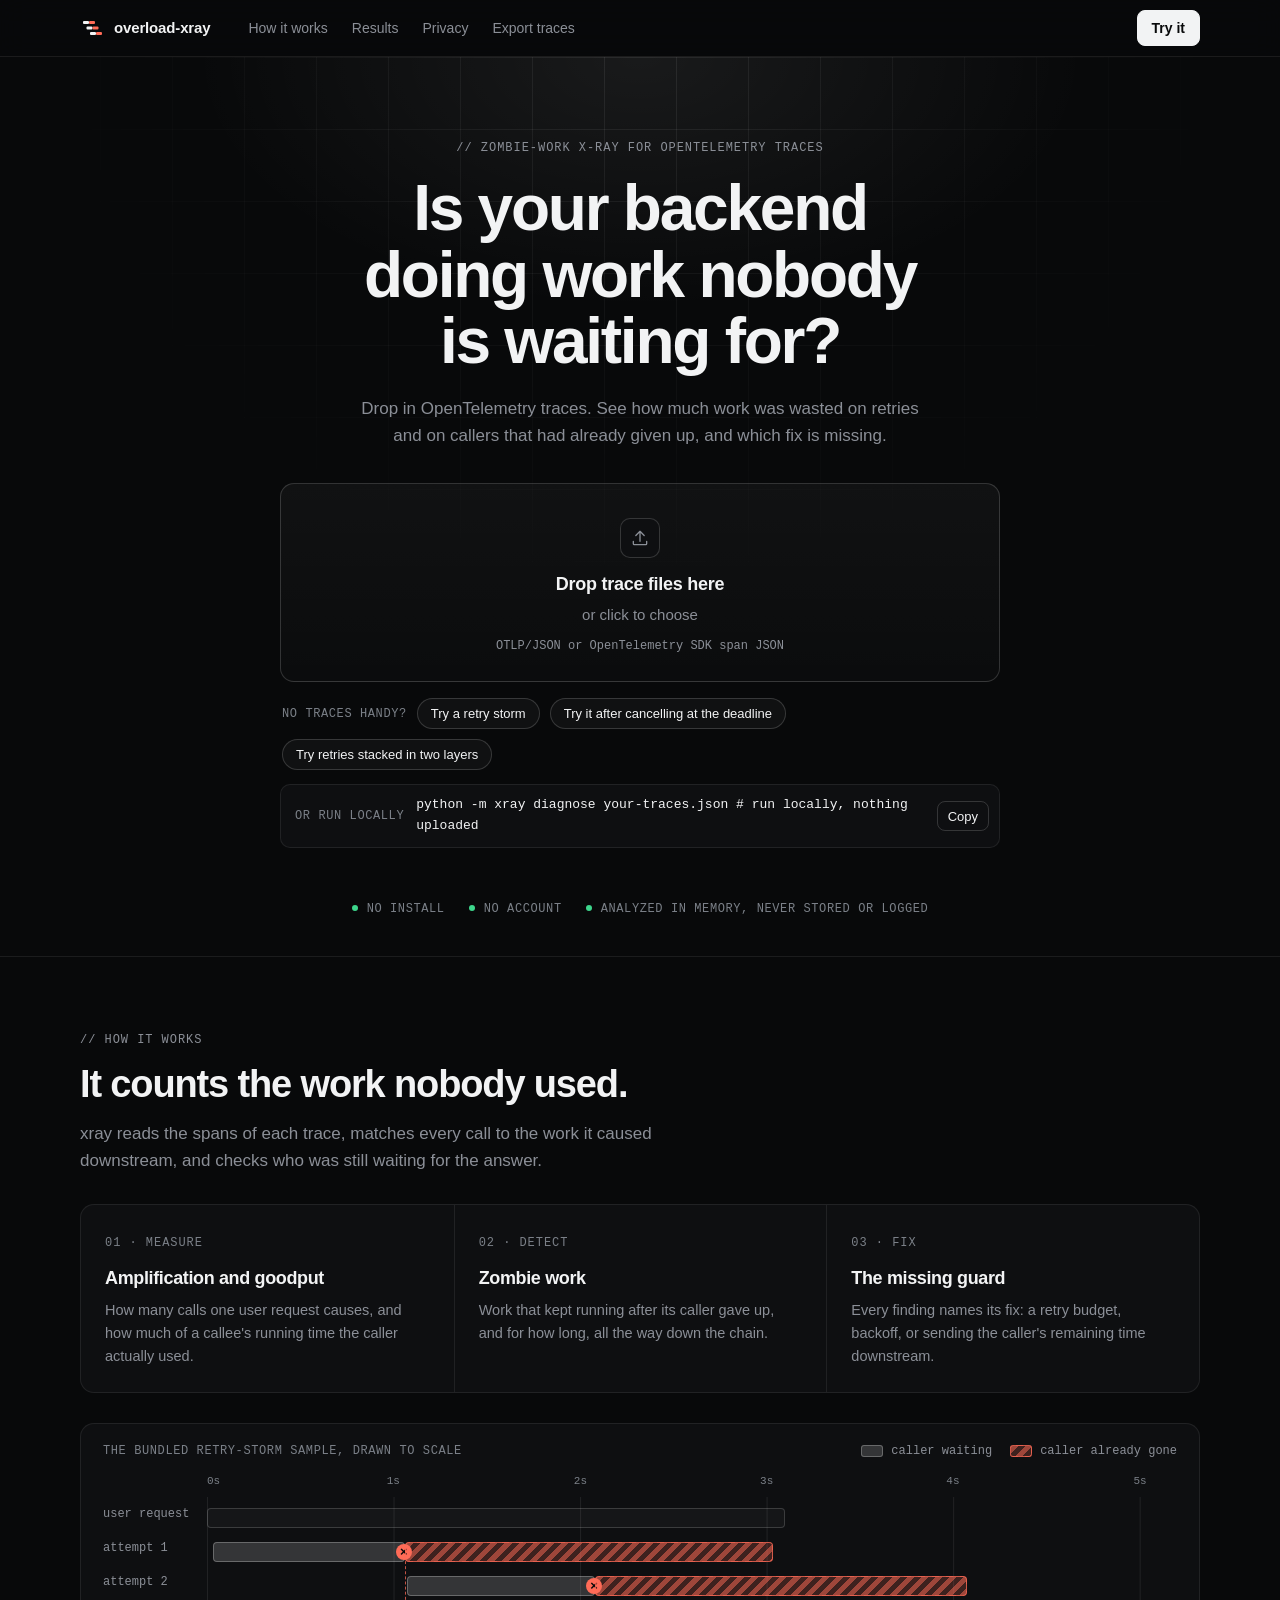
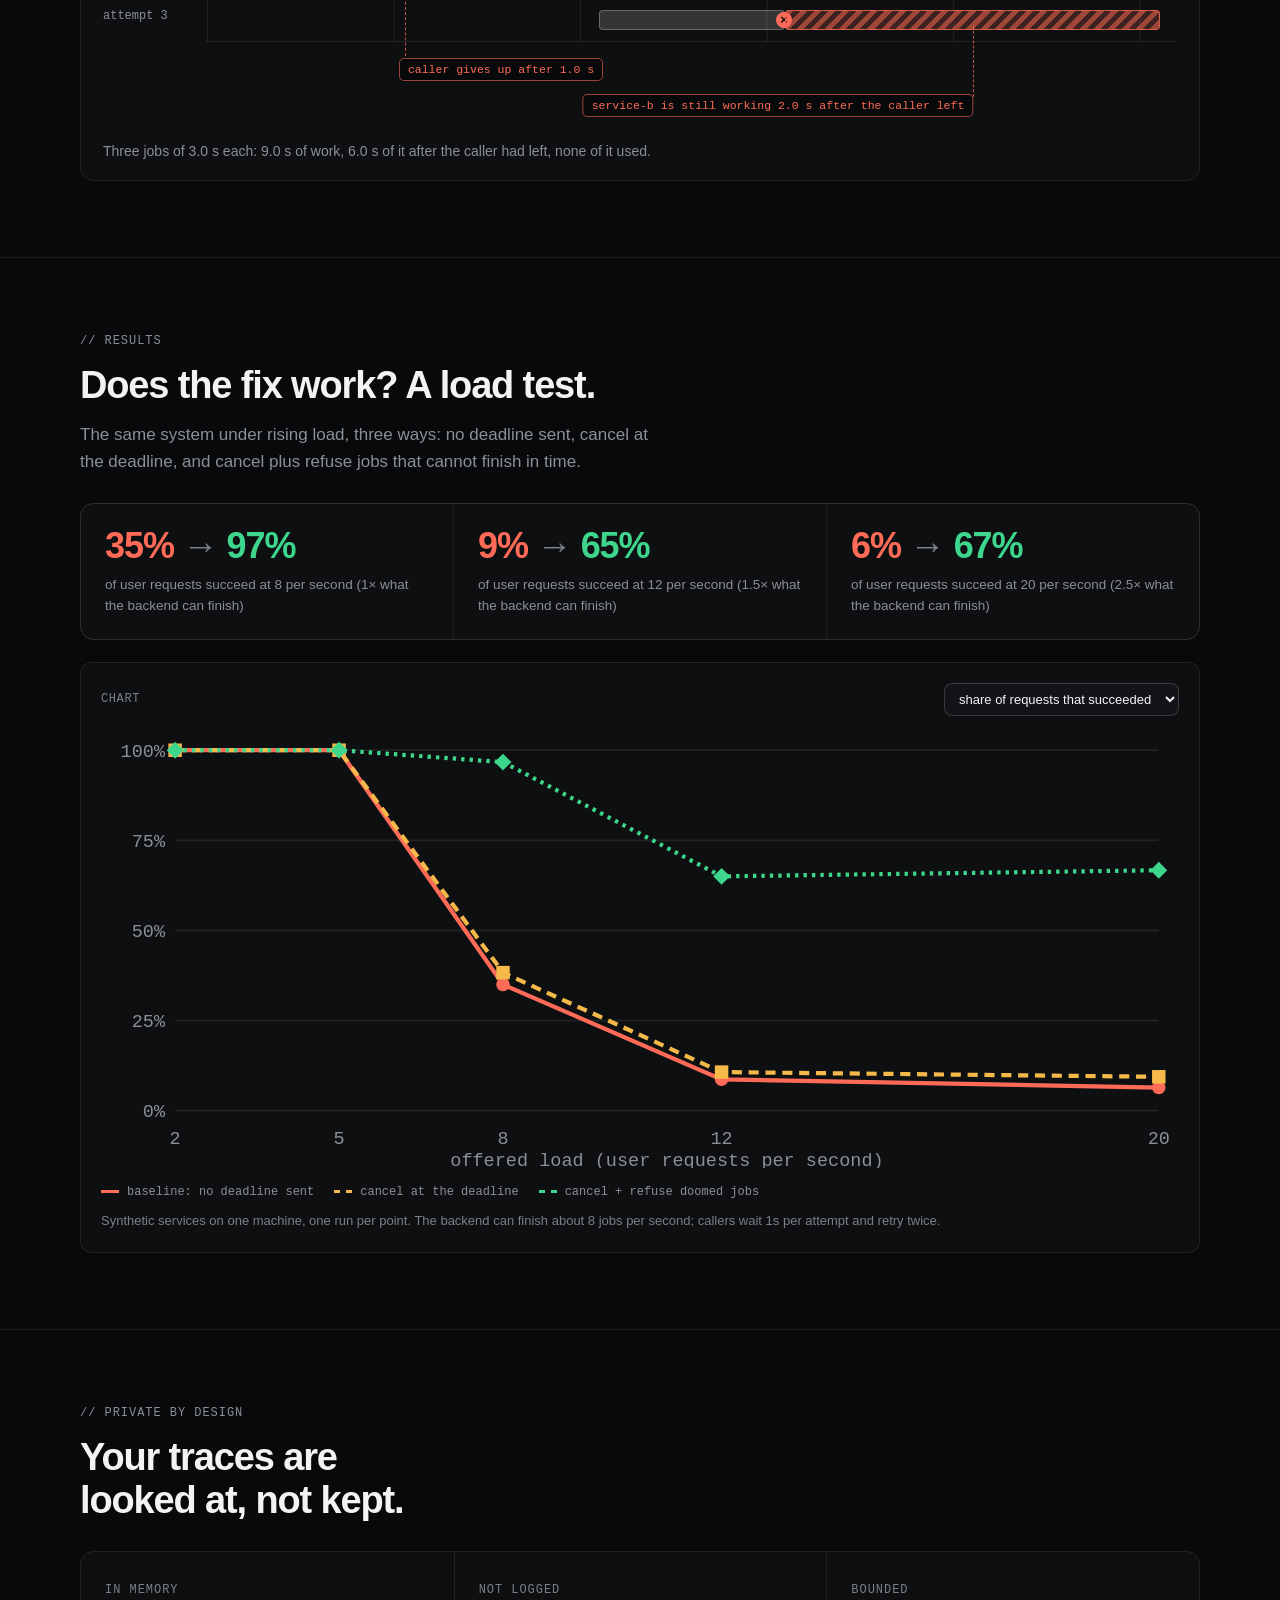
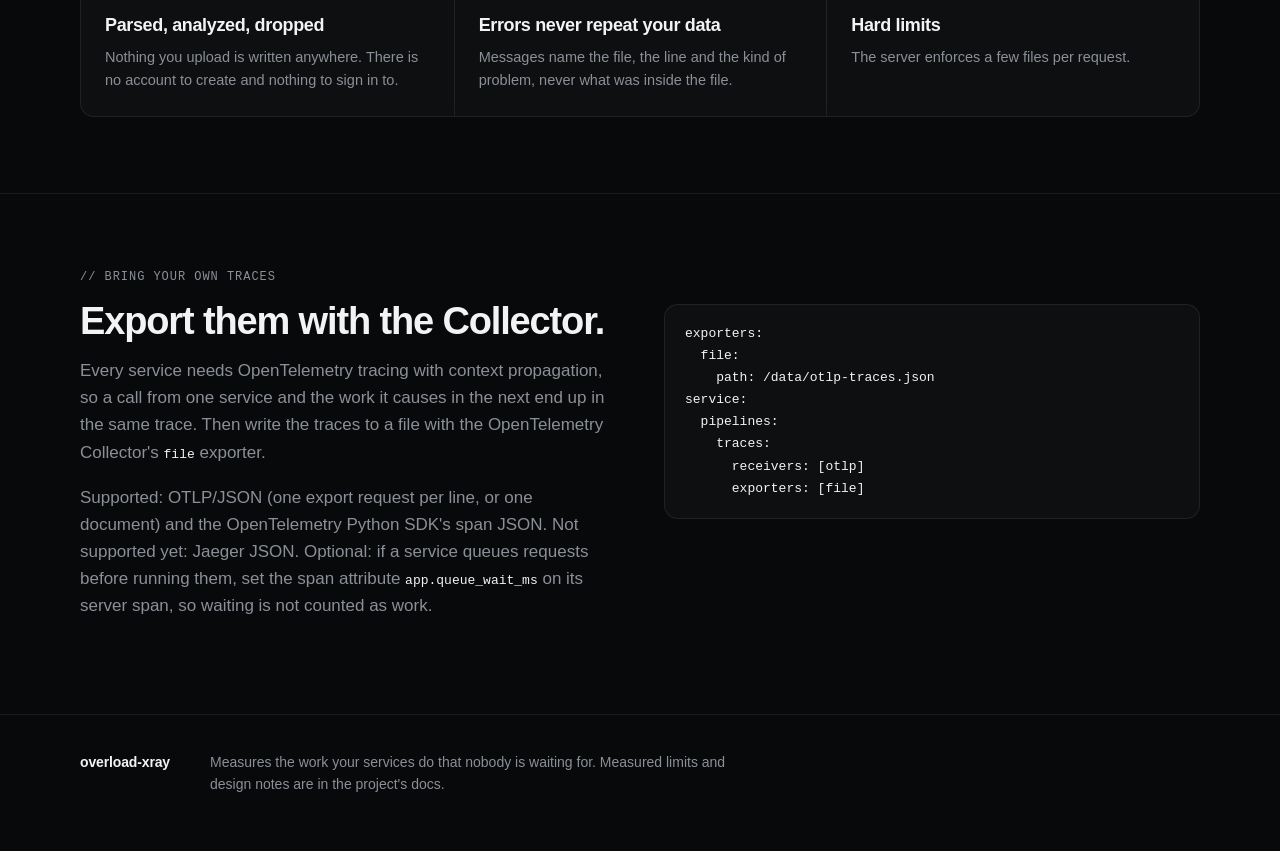
==== docs/index.html @ 927c45a8 "Add GitHub Pages static demo: samples pre-analyzed, load test baked in demo/build_pages.py runs the " ====
<!doctype html>
<html lang="en">
<head>
<meta charset="utf-8">
<meta name="viewport" content="width=device-width, initial-scale=1">
<meta name="color-scheme" content="dark">
<meta name="theme-color" content="#08090a">
<title>overload-xray</title>
<meta name="description" content="Drop in your OpenTelemetry traces and see how much of your backend's work was wasted on callers that had already given up, and which fix is missing.">
<meta property="og:type" content="website">
<meta property="og:title" content="overload-xray: is your backend doing work nobody is waiting for?">
<meta property="og:description" content="Drop in OpenTelemetry traces and see the work wasted on retries and on callers that had already given up. No install, no account, nothing stored.">
<meta name="twitter:card" content="summary">
<link rel="icon" href="data:image/svg+xml,%3Csvg xmlns='http://www.w3.org/2000/svg' viewBox='0 0 24 24'%3E%3Crect width='24' height='24' rx='6' fill='%230e0f11'/%3E%3Cg%3E%3Crect x='3' y='5' width='6' height='3' rx='1' fill='%23f2f3f4'/%3E%3Crect x='9' y='5' width='6' height='3' rx='1' fill='%23ff6b57'/%3E%3Crect x='6.5' y='10.5' width='6' height='3' rx='1' fill='%23f2f3f4'/%3E%3Crect x='12.5' y='10.5' width='6' height='3' rx='1' fill='%23ff6b57'/%3E%3Crect x='10' y='16' width='6' height='3' rx='1' fill='%23f2f3f4'/%3E%3Crect x='16' y='16' width='6' height='3' rx='1' fill='%23ff6b57'/%3E%3C/g%3E%3C/svg%3E">
<link rel="stylesheet" href="app.css">
<script src="app.js" defer></script>
</head>
<body>
<a class="skip" href="#try">Skip to the tool</a>

<header class="nav">
  <div class="wrap">
    <a class="brand" href="index.html" aria-label="overload-xray, home">
      <svg class="mark" viewBox="0 0 24 24" aria-hidden="true">
        <rect class="a" x="3" y="5" width="6" height="3" rx="1"/><rect class="b" x="9" y="5" width="6" height="3" rx="1"/>
        <rect class="a" x="6.5" y="10.5" width="6" height="3" rx="1"/><rect class="b" x="12.5" y="10.5" width="6" height="3" rx="1"/>
        <rect class="a" x="10" y="16" width="6" height="3" rx="1"/><rect class="b" x="16" y="16" width="6" height="3" rx="1"/>
      </svg>
      <span>overload-xray</span>
    </a>
    <nav aria-label="Sections">
      <a href="#how">How it works</a>
      <a href="#evidence">Results</a>
      <a href="#privacy">Privacy</a>
      <a href="#export">Export traces</a>
    </nav>
    <a class="btn btn-solid" href="#try">Try it</a>
  </div>
</header>

<main>
  <section class="hero">
    <div class="wrap">
      <p class="eyebrow">// zombie-work x-ray for OpenTelemetry traces</p>
      <h1>Is your backend doing work nobody is waiting for?</h1>
      <p class="lede">Drop in OpenTelemetry traces. See how much work was wasted on retries and on callers that had already given up, and which fix is missing.</p>

      <div class="try" id="try">
        <label class="drop" id="drop" for="file">
          <input id="file" type="file" multiple accept=".json,.jsonl,.ndjson,.txt,application/json">
          <span class="drop-ico" aria-hidden="true">
            <svg viewBox="0 0 24 24" width="20" height="20" fill="none" stroke="currentColor" stroke-width="1.6" stroke-linecap="round" stroke-linejoin="round"><path d="M12 16V4m0 0L7 9m5-5 5 5"/><path d="M4 16v3a1 1 0 0 0 1 1h14a1 1 0 0 0 1-1v-3"/></svg>
          </span>
          <strong>Drop trace files here</strong>
          <span>or click to choose</span>
          <span class="hint">OTLP/JSON or OpenTelemetry SDK span JSON<span id="limit-hint"></span></span>
        </label>

        <div class="try-row">
          <span class="mono-label">No traces handy?</span>
          <button type="button" class="pill" data-sample="retry-storm">Try a retry storm</button>
          <button type="button" class="pill" data-sample="after-fix">Try it after cancelling at the deadline</button>
          <button type="button" class="pill" data-sample="layered-retries">Try retries stacked in two layers</button>
        </div>

        <div class="cmd" role="group" aria-label="Analyze from the command line">
          <span class="mono-label">or run locally</span>
          <code id="curl-cmd">curl --data-binary @traces.json &lt;this site&gt;/api/analyze</code>
          <button type="button" class="btn btn-small" id="copy-curl">Copy</button>
        </div>
      </div>

      <p id="status" role="status" aria-live="polite"></p>
      <ul class="facts">
        <li>No install</li>
        <li>No account</li>
        <li>Analyzed in memory, never stored or logged</li>
      </ul>
    </div>
  </section>

  <div class="wrap">
    <section id="report" hidden aria-labelledby="report-title"></section>
  </div>

  <section class="band" id="how" aria-labelledby="how-title">
    <div class="wrap">
      <p class="eyebrow">// how it works</p>
      <h2 id="how-title">It counts the work nobody used.</h2>
      <p class="lede">xray reads the spans of each trace, matches every call to the work it caused downstream, and checks who was still waiting for the answer.</p>

      <div class="steps">
        <article>
          <span class="n">01 · MEASURE</span>
          <h3>Amplification and goodput</h3>
          <p>How many calls one user request causes, and how much of a callee's running time the caller actually used.</p>
        </article>
        <article>
          <span class="n">02 · DETECT</span>
          <h3>Zombie work</h3>
          <p>Work that kept running after its caller gave up, and for how long, all the way down the chain.</p>
        </article>
        <article>
          <span class="n">03 · FIX</span>
          <h3>The missing guard</h3>
          <p>Every finding names its fix: a retry budget, backoff, or sending the caller's remaining time downstream.</p>
        </article>
      </div>

      <figure class="fig">
        <div class="fig-top">
          <span class="mono-label">The bundled retry-storm sample, drawn to scale</span>
          <span class="key" aria-hidden="true">
            <span><i class="sw wait"></i>caller waiting</span>
            <span><i class="sw zombie"></i>caller already gone</span>
          </span>
        </div>
        <div class="chart" role="img" aria-label="Timeline of the bundled retry-storm sample. Service A calls service B three times and gives up after about one second each time. Each of service B's three jobs runs for three seconds, so about two seconds of every job happen after the caller left: six seconds of work nobody used.">
          <div class="labels" aria-hidden="true">
            <span>user request</span><span>attempt 1</span><span>attempt 2</span><span>attempt 3</span>
          </div>
          <div class="plot" aria-hidden="true">
            <div class="axis">
              <span style="left:0%">0s</span><span style="left:19.2%">1s</span><span style="left:38.5%">2s</span>
              <span style="left:57.7%">3s</span><span style="left:76.9%">4s</span><span style="left:96.2%">5s</span>
            </div>
            <div class="rows">
              <b class="lead" style="left:20.4%;top:59px"></b>
              <b class="lead long" style="left:79%;top:129px"></b>
              <div class="row"><i class="seg user" style="--from:0%;--len:59.6%"></i></div>
              <div class="row"><i class="seg wait" style="--from:0.6%;--len:19.8%"></i><i class="seg zombie" style="--from:20.4%;--len:38%"></i></div>
              <div class="row"><i class="seg wait" style="--from:20.6%;--len:19.4%"></i><i class="seg zombie" style="--from:40%;--len:38.4%"></i></div>
              <div class="row"><i class="seg wait" style="--from:40.4%;--len:19.2%"></i><i class="seg zombie" style="--from:59.6%;--len:38.6%"></i></div>
            </div>
            <div class="tags">
              <span class="tag" style="left:20.4%">caller gives up after 1.0 s</span>
              <span class="tag tag-end" style="left:79%">service-b is still working 2.0 s after the caller left</span>
            </div>
          </div>
        </div>
        <figcaption>Three jobs of 3.0 s each: 9.0 s of work, 6.0 s of it after the caller had left, none of it used.</figcaption>
      </figure>
    </div>
  </section>

  <section class="band" id="evidence" hidden aria-labelledby="evidence-title">
    <div class="wrap">
      <p class="eyebrow">// results</p>
      <h2 id="evidence-title">Does the fix work? A load test.</h2>
      <p class="lede">The same system under rising load, three ways: no deadline sent, cancel at the deadline, and cancel plus refuse jobs that cannot finish in time.</p>
      <div class="tiles" id="proof"></div>
      <div class="panel pad">
        <div class="panel-top">
          <span class="mono-label">Chart</span>
          <select id="metric" aria-label="chart metric">
            <option value="success_share">share of requests that succeeded</option>
            <option value="ok_per_s">successes per second</option>
          </select>
        </div>
        <div id="chart" role="img" aria-label="Load test results for three versions of the same system"></div>
        <div class="legend" id="legend"></div>
        <p class="note" id="chart-note"></p>
      </div>
    </div>
  </section>

  <section class="band" id="privacy" aria-labelledby="privacy-title">
    <div class="wrap">
      <p class="eyebrow">// private by design</p>
      <h2 id="privacy-title">Your traces are looked at, not kept.</h2>
      <div class="steps">
        <article>
          <span class="n">IN MEMORY</span>
          <h3>Parsed, analyzed, dropped</h3>
          <p>Nothing you upload is written anywhere. There is no account to create and nothing to sign in to.</p>
        </article>
        <article>
          <span class="n">NOT LOGGED</span>
          <h3>Errors never repeat your data</h3>
          <p>Messages name the file, the line and the kind of problem, never what was inside the file.</p>
        </article>
        <article>
          <span class="n">BOUNDED</span>
          <h3>Hard limits</h3>
          <p>The server enforces <span id="limit-footer">a few files per request</span>.</p>
        </article>
      </div>
    </div>
  </section>

  <section class="band" id="export" aria-labelledby="export-title">
    <div class="wrap split">
      <div>
        <p class="eyebrow">// bring your own traces</p>
        <h2 id="export-title">Export them with the Collector.</h2>
        <p class="lede">Every service needs OpenTelemetry tracing with context propagation, so a call from one service and the work it causes in the next end up in the same trace. Then write the traces to a file with the OpenTelemetry Collector's <code>file</code> exporter.</p>
        <p class="lede">Supported: OTLP/JSON (one export request per line, or one document) and the OpenTelemetry Python SDK's span JSON. Not supported yet: Jaeger JSON. Optional: if a service queues requests before running them, set the span attribute <code>app.queue_wait_ms</code> on its server span, so waiting is not counted as work.</p>
      </div>
      <pre><code>exporters:
  file:
    path: /data/otlp-traces.json
service:
  pipelines:
    traces:
      receivers: [otlp]
      exporters: [file]</code></pre>
    </div>
  </section>

  <section id="runs-section" class="band" hidden aria-labelledby="runs-title">
    <div class="wrap">
      <p class="eyebrow">// saved runs</p>
      <h2 id="runs-title">Runs saved by the CLI</h2>
      <div class="panel" id="runs"></div>
    </div>
  </section>
</main>

<footer>
  <div class="wrap foot">
    <span class="brand-sm">overload-xray</span>
    <p>Measures the work your services do that nobody is waiting for. Measured limits and design notes are in the project's docs.</p>
  </div>
</footer>
</body>
</html>
---- docs/app.css ----
/* One dark theme, on purpose: a hairline grid, mono labels and a single red for "wasted" give it a point of view.
   System fonts only: the content-security policy allows no external fonts. */
:root {
  color-scheme: dark;
  --bg: #08090a; --panel: #0e0f11; --panel-2: #131417;
  --ink: #f2f3f4; --muted: #8b8f97; --faint: #7b8088;
  --line: rgba(255, 255, 255, 0.08); --line-strong: rgba(255, 255, 255, 0.16);
  --bad: #ff6b57; --mid: #f5b94a; --good: #3dd68c; --accent: #f2f3f4; --focus: #f2f3f4;
  --mono: ui-monospace, "SF Mono", "Cascadia Code", "JetBrains Mono", Menlo, Consolas, monospace;
  --sans: ui-sans-serif, -apple-system, BlinkMacSystemFont, "Segoe UI Variable Display", "Segoe UI", Inter, Roboto, "Helvetica Neue", Arial, sans-serif;
}
* { box-sizing: border-box; }
[hidden] { display: none !important; }
html { scroll-behavior: smooth; }
body { margin: 0; background: var(--bg); color: var(--ink); font: 15px/1.6 var(--sans); -webkit-font-smoothing: antialiased; }
.wrap { width: min(1120px, 100% - 48px); margin-inline: auto; }
a { color: inherit; }
code, pre { font-family: var(--mono); font-size: 13px; }
code { color: var(--ink); }
:focus-visible, .drop:focus-within { outline: 2px solid var(--focus); outline-offset: 3px; }
[tabindex="-1"]:focus { outline: none; }
section[id], h2[id] { scroll-margin-top: 72px; }
.skip { position: absolute; left: 12px; top: -48px; z-index: 20; background: var(--ink); color: var(--bg); padding: 8px 12px; border-radius: 8px; }
.skip:focus { top: 8px; }

/* ---------- type ---------- */
.eyebrow, .mono-label {
  font: 500 12px/1.2 var(--mono); letter-spacing: 0.08em; text-transform: uppercase; color: var(--muted); margin: 0;
}
.mono-label { color: var(--faint); letter-spacing: 0.05em; }
h1 { font-size: clamp(36px, 6.2vw, 64px); line-height: 1.04; letter-spacing: -0.035em; font-weight: 650; margin: 20px auto 20px; max-width: 18ch; text-wrap: balance; }
h2 { font-size: clamp(26px, 3.4vw, 38px); line-height: 1.12; letter-spacing: -0.03em; font-weight: 650; margin: 16px 0 14px; max-width: 26ch; text-wrap: balance; }
h3 { font: 500 12px/1.2 var(--mono); letter-spacing: 0.08em; text-transform: uppercase; color: var(--faint); margin: 30px 0 10px; }
.lede { color: var(--muted); font-size: 17px; max-width: 62ch; margin: 0 0 18px; }
.note { color: var(--faint); font-size: 13px; margin: 12px 0 0; }

/* ---------- nav ---------- */
.nav { position: sticky; top: 0; z-index: 10; background: rgba(8, 9, 10, 0.8); backdrop-filter: saturate(140%) blur(14px); border-bottom: 1px solid var(--line); }
.nav .wrap { display: flex; align-items: center; gap: 28px; height: 56px; }
.brand { display: inline-flex; align-items: center; gap: 10px; font-weight: 600; letter-spacing: -0.01em; text-decoration: none; }
.mark { width: 24px; height: 24px; }
.mark .a { fill: var(--ink); } .mark .b { fill: var(--bad); }
.nav nav { display: flex; gap: 24px; margin-left: 10px; }
.nav nav a { color: var(--muted); text-decoration: none; font-size: 14px; transition: color 0.15s; }
.nav nav a:hover { color: var(--ink); }
.nav .btn { margin-left: auto; }

/* ---------- buttons ---------- */
.btn, .pill {
  font: 500 14px/1 var(--sans); color: var(--ink); background: transparent; border: 1px solid var(--line-strong);
  cursor: pointer; text-decoration: none; transition: background 0.15s, border-color 0.15s;
}
.btn { display: inline-flex; align-items: center; justify-content: center; height: 36px; padding: 0 14px; border-radius: 8px; }
.btn:hover, .pill:hover { background: rgba(255, 255, 255, 0.07); border-color: rgba(255, 255, 255, 0.3); }
.btn-solid { background: var(--ink); color: var(--bg); border-color: var(--ink); font-weight: 600; }
.btn-solid:hover { background: #fff; border-color: #fff; }
.btn-small { height: 30px; padding: 0 10px; font-size: 13px; }
.pill { padding: 8px 13px; border-radius: 999px; font-size: 13px; background: rgba(255, 255, 255, 0.035); }

/* ---------- hero ---------- */
.hero { position: relative; isolation: isolate; text-align: center; padding: 84px 0 40px; }
.hero::before {
  content: ""; position: absolute; inset: 0; z-index: -1;
  background-image: linear-gradient(to right, var(--line) 1px, transparent 1px), linear-gradient(to bottom, var(--line) 1px, transparent 1px);
  background-size: 72px 72px; background-position: center top;
  -webkit-mask-image: radial-gradient(ellipse 65% 85% at 50% 0%, #000 0%, transparent 72%);
  mask-image: radial-gradient(ellipse 65% 85% at 50% 0%, #000 0%, transparent 72%);
}
.hero::after {
  content: ""; position: absolute; inset: 0; z-index: -1; pointer-events: none;
  background: radial-gradient(ellipse 50% 40% at 50% 0%, rgba(255, 255, 255, 0.07), transparent 70%);
}
.hero .lede { margin-inline: auto; }

.try { width: min(720px, 100%); margin: 34px auto 0; text-align: left; }
.drop {
  position: relative; display: flex; flex-direction: column; align-items: center; gap: 4px; text-align: center; cursor: pointer;
  padding: 34px 20px 28px; border: 1px solid var(--line-strong); border-radius: 14px;
  background: linear-gradient(180deg, rgba(255, 255, 255, 0.04), rgba(255, 255, 255, 0.015));
  transition: border-color 0.15s, background 0.15s, box-shadow 0.15s;
}
.drop:hover, .drop:focus-within { border-color: rgba(255, 255, 255, 0.34); }
.drop.over { border-color: var(--ink); background: rgba(255, 255, 255, 0.06); box-shadow: 0 0 0 4px rgba(255, 255, 255, 0.07); }
.drop input { position: absolute; width: 1px; height: 1px; opacity: 0; }
.drop-ico { display: grid; place-items: center; width: 40px; height: 40px; border-radius: 10px; border: 1px solid var(--line-strong); background: var(--panel); color: var(--ink); margin-bottom: 8px; }
.drop strong { font-size: 18px; letter-spacing: -0.015em; }
.drop > span { color: var(--muted); }
.hint { font: 12px var(--mono); color: var(--faint); margin-top: 8px; }
.try-row { display: flex; flex-wrap: wrap; align-items: center; gap: 10px; margin: 16px 2px 0; }
.cmd { display: flex; align-items: center; gap: 12px; margin-top: 14px; padding: 10px 10px 10px 14px; border: 1px solid var(--line); border-radius: 10px; background: var(--panel); }
/* Wraps rather than scrolls: a longer address (the real domain) must never hide the end of the command. */
.cmd code { flex: 1; min-width: 0; overflow-wrap: anywhere; }
#status { min-height: 1.7em; margin: 18px 0 0; color: var(--muted); font: 13px var(--mono); }
.error { color: var(--bad); font-weight: 600; }
.facts { display: flex; flex-wrap: wrap; justify-content: center; gap: 8px 24px; list-style: none; padding: 0; margin: 14px 0 0; font: 500 12px var(--mono); letter-spacing: 0.05em; text-transform: uppercase; color: var(--faint); }
.facts li::before { content: ""; display: inline-block; width: 6px; height: 6px; border-radius: 50%; background: var(--good); margin-right: 9px; vertical-align: 1px; }

/* ---------- sections ---------- */
.band { padding: 76px 0; border-top: 1px solid var(--line); }
.steps { display: grid; grid-template-columns: repeat(3, 1fr); border: 1px solid var(--line); border-radius: 14px; overflow: hidden; background: var(--panel); margin-top: 30px; }
.steps article { padding: 24px; border-left: 1px solid var(--line); }
.steps article:first-child { border-left: 0; }
.steps .n { font: 500 12px var(--mono); letter-spacing: 0.08em; color: var(--faint); }
.steps h3 { font: 600 18px/1.3 var(--sans); letter-spacing: -0.02em; text-transform: none; color: var(--ink); margin: 14px 0 8px; }
.steps p { margin: 0; color: var(--muted); font-size: 14.5px; }
.split { display: grid; grid-template-columns: 1fr 1fr; gap: 48px; align-items: start; }
.split pre { margin: 34px 0 0; padding: 18px 20px; background: var(--panel); border: 1px solid var(--line); border-radius: 14px; overflow-x: auto; line-height: 1.7; }

/* ---------- the figure: the sample trace, drawn to scale ---------- */
.fig { margin: 30px 0 0; border: 1px solid var(--line); border-radius: 14px; background: var(--panel); padding: 20px 22px 18px; }
.fig-top { display: flex; justify-content: space-between; align-items: center; gap: 8px 20px; flex-wrap: wrap; margin-bottom: 16px; }
.key { display: flex; gap: 18px; font: 12px var(--mono); color: var(--muted); }
.key span { display: inline-flex; align-items: center; gap: 8px; }
.sw { display: inline-block; width: 22px; height: 12px; border-radius: 3px; }
.chart { display: grid; grid-template-columns: 104px 1fr; }
.labels { display: grid; grid-auto-rows: 34px; padding-top: 22px; font: 12px var(--mono); color: var(--muted); }
.labels span { display: flex; align-items: center; }
.plot { position: relative; min-width: 0; }
.axis { position: relative; height: 22px; font: 11px var(--mono); color: var(--faint); }
.axis span { position: absolute; top: 0; transform: translateX(-50%); }
.axis span:first-child { transform: none; }
.rows { position: relative; background-image: linear-gradient(to right, var(--line) 1px, transparent 1px); background-size: calc(100% / 5.2) 100%; border-bottom: 1px solid var(--line); }
.row { position: relative; height: 34px; }
.seg { position: absolute; z-index: 1; top: 7px; height: 20px; left: var(--from); width: var(--len); border-radius: 4px; }
.seg.user { border: 1px solid var(--line-strong); background: rgba(255, 255, 255, 0.03); }
.seg.wait, .sw.wait { background: rgba(255, 255, 255, 0.16); border: 1px solid rgba(255, 255, 255, 0.26); }
.seg.zombie, .sw.zombie {
  background: repeating-linear-gradient(135deg, rgba(255, 107, 87, 0.6) 0 5px, rgba(255, 107, 87, 0.2) 5px 10px);
  border: 1px solid rgba(255, 107, 87, 0.75);
}
.seg.wait::after { content: "×"; position: absolute; right: -8px; top: 50%; width: 16px; height: 16px; margin-top: -8px; border-radius: 50%; background: var(--bad); color: var(--bg); font: 700 13px/15px var(--sans); text-align: center; }
.lead { position: absolute; z-index: 0; bottom: -20px; border-left: 1px dashed rgba(255, 107, 87, 0.75); }
.lead.long { bottom: -56px; }
/* Two rows, so the callouts cannot run into each other however narrow the plot gets. */
.tags { position: relative; height: 92px; }
.tag { position: absolute; top: 16px; margin-left: -6px; white-space: nowrap; font: 500 11.5px var(--mono); color: var(--bad); border: 1px solid rgba(255, 107, 87, 0.6); background: var(--bg); padding: 4px 8px; border-radius: 5px; }
.tag-end { top: 52px; margin-left: 0; transform: translateX(-100%); }
figcaption { margin-top: 6px; color: var(--muted); font-size: 14px; }

/* ---------- the report ---------- */
#report { margin: 8px 0 48px; padding: 28px; border: 1px solid var(--line); border-radius: 16px; background: var(--panel); }
.headline { font-size: clamp(22px, 3vw, 30px); line-height: 1.2; letter-spacing: -0.025em; margin: 14px 0 0; max-width: 40ch; }
.cards { display: grid; grid-template-columns: repeat(auto-fit, minmax(200px, 1fr)); gap: 1px; background: var(--line); border: 1px solid var(--line); border-radius: 12px; overflow: hidden; margin: 24px 0 4px; }
.card { background: var(--bg); padding: 18px 20px; }
.card .num { font-size: 34px; font-weight: 650; line-height: 1.1; letter-spacing: -0.03em; font-variant-numeric: tabular-nums; }
.card .num.bad { color: var(--bad); } .card .num.mid { color: var(--mid); } .card .num.good { color: var(--good); }
.card .what { color: var(--muted); font-size: 13px; margin-top: 6px; }
.finding { border: 1px solid var(--line); border-radius: 12px; padding: 16px 18px; margin: 12px 0; background: var(--panel-2); }
.finding.bad { border-color: rgba(255, 107, 87, 0.4); } .finding.good { border-color: rgba(61, 214, 140, 0.4); }
.finding p { margin: 8px 0 0; }
.chip { display: inline-block; font: 600 11px var(--mono); letter-spacing: 0.06em; text-transform: uppercase; padding: 3px 9px; border-radius: 999px; border: 1px solid currentColor; margin-right: 10px; color: var(--mid); }
.finding.bad .chip { color: var(--bad); } .finding.good .chip { color: var(--good); }
.notes { color: var(--muted); padding-left: 18px; margin: 0; }
.actions { display: flex; flex-wrap: wrap; gap: 10px; margin: 26px 0 0; }

.panel { border: 1px solid var(--line); border-radius: 12px; background: var(--panel); overflow-x: auto; }
.panel.pad { padding: 20px; }
.panel-top { display: flex; justify-content: space-between; align-items: center; gap: 12px; margin-bottom: 14px; }
select { font: 13px var(--sans); color: var(--ink); background: var(--panel-2); border: 1px solid var(--line-strong); border-radius: 8px; padding: 7px 10px; cursor: pointer; }
table { border-collapse: collapse; width: 100%; font: 13px var(--mono); font-variant-numeric: tabular-nums; }
th, td { text-align: right; padding: 11px 14px; border-bottom: 1px solid var(--line); white-space: nowrap; }
tbody tr:last-child td { border-bottom: 0; }
th:first-child, td:first-child { text-align: left; }
th { font-weight: 500; font-size: 11px; letter-spacing: 0.06em; text-transform: uppercase; color: var(--faint); }
tr.run { cursor: pointer; } tr.run:hover { background: rgba(255, 255, 255, 0.04); }
.bar { display: inline-block; height: 8px; border-radius: 4px; vertical-align: middle; margin-right: 8px; min-width: 2px; }

/* ---------- the load test ---------- */
.tiles { display: grid; grid-template-columns: repeat(auto-fit, minmax(240px, 1fr)); gap: 1px; background: var(--line); border: 1px solid var(--line); border-radius: 14px; overflow: hidden; margin: 28px 0 22px; }
.tile { background: var(--panel); padding: 22px 24px; }
.tile .num { font-size: 36px; font-weight: 650; letter-spacing: -0.03em; font-variant-numeric: tabular-nums; line-height: 1.1; }
.tile .was { color: var(--bad); } .tile .arrow { color: var(--faint); font-weight: 400; } .tile .now { color: var(--good); }
.tile .what { color: var(--muted); font-size: 13.5px; margin-top: 8px; }
.legend { display: flex; gap: 20px; flex-wrap: wrap; margin-top: 10px; color: var(--muted); font: 12px var(--mono); }
.legend span::before { content: ""; display: inline-block; width: 18px; border-top: 3px solid var(--c); margin-right: 8px; vertical-align: middle; border-top-style: var(--s, solid); }
svg text { fill: var(--muted); font: 11px var(--mono); } svg .grid { stroke: var(--line); }

/* ---------- footer ---------- */
footer { border-top: 1px solid var(--line); padding: 36px 0 56px; color: var(--muted); font-size: 14px; }
.foot { display: flex; gap: 12px 40px; flex-wrap: wrap; align-items: baseline; }
.foot p { margin: 0; max-width: 70ch; }
.brand-sm { font-weight: 600; color: var(--ink); letter-spacing: -0.01em; }

/* ---------- small screens ---------- */
@media (max-width: 860px) {
  .nav nav { display: none; }
  .steps { grid-template-columns: 1fr; }
  .steps article { border-left: 0; border-top: 1px solid var(--line); }
  .steps article:first-child { border-top: 0; }
  .split { grid-template-columns: 1fr; gap: 0; }
  .split pre { margin-top: 8px; }
  .tags { display: none; }
  .lead { display: none; }
  .chart { grid-template-columns: 76px 1fr; }
  .fig { padding: 16px 14px 14px; }
}
@media (max-width: 560px) {
  .hero { padding: 52px 0 28px; }
  .band { padding: 52px 0; }
  .wrap { width: min(1120px, 100% - 32px); }
  #report { padding: 18px 16px; }
  .cmd { flex-wrap: wrap; }
  /* phone width: run names wrap, and the least useful column and the bars make room for the numbers */
  .runs-table > tbody > tr > :nth-child(2) { display: none; }
  .runs-table .bar { display: none; }
  .runs-table > tbody > tr.run > td:first-child { white-space: normal; min-width: 120px; }
  th, td { padding: 9px 6px; font-size: 12px; }
}
@media (prefers-reduced-motion: reduce) { * { scroll-behavior: auto !important; transition: none !important; } }

/* ---------- the retry map (part of the report) ---------- */
.sub { color: var(--muted); margin: 0 0 8px; max-width: 70ch; }
.retrymap { margin-top: 6px; }
.rows { padding: 4px 0; }
.rrow { display: grid; grid-template-columns: minmax(150px, 1.5fr) 122px minmax(150px, 1.4fr) 170px auto; gap: 8px 16px; align-items: center; padding: 12px 16px; border-bottom: 1px solid var(--line); font-size: 13.5px; }
.rrow:last-child { border-bottom: 0; }
.rname { font: 13px var(--mono); overflow-wrap: anywhere; }
.rper { font: 600 13px var(--mono); font-variant-numeric: tabular-nums; white-space: nowrap; }
.share { display: flex; align-items: center; gap: 10px; }
.track { position: relative; flex: 1; height: 8px; border-radius: 4px; background: rgba(255, 255, 255, 0.08); }
.fill { position: absolute; inset: 0 auto 0 0; border-radius: 4px; }
.fill.over { background: var(--bad); } .fill.ok { background: var(--good); }
.tick { position: absolute; top: -4px; bottom: -4px; width: 1px; background: var(--ink); opacity: 0.75; }
.pctlabel { font: 600 13px var(--mono); min-width: 3.4ch; text-align: right; font-variant-numeric: tabular-nums; }
.routcome { color: var(--muted); font-size: 12.5px; }
.rtags { display: flex; gap: 6px; flex-wrap: wrap; justify-content: flex-end; }
.mark-pill { font: 500 11px var(--mono); letter-spacing: 0.04em; text-transform: uppercase; padding: 2px 8px; border-radius: 999px; border: 1px solid var(--line-strong); color: var(--muted); }
.mark-pill.warn { color: var(--mid); border-color: rgba(245, 185, 74, 0.5); }
.stack { margin-top: 16px; padding: 18px; border: 1px solid var(--line); border-radius: 12px; background: var(--panel-2); }
.flow { display: flex; flex-wrap: wrap; align-items: center; gap: 8px; }
.node { font: 600 13px var(--mono); padding: 8px 12px; border: 1px solid var(--line-strong); border-radius: 8px; background: var(--bg); }
.hop { display: inline-flex; align-items: center; gap: 6px; color: var(--bad); font: 700 13px var(--mono); }
.hop::before, .hop::after { content: ""; width: 14px; border-top: 1px dashed var(--bad); }
.stack p { margin: 12px 0 0; }
.writes { margin-top: 16px; padding: 14px 18px; border: 1px solid rgba(245, 185, 74, 0.4); border-radius: 12px; }
.writes ul { margin: 8px 0 0; padding-left: 18px; color: var(--muted); }
.saves { margin: 16px 0 0; padding: 12px 16px; border-left: 2px solid var(--good); background: rgba(61, 214, 140, 0.06); border-radius: 0 8px 8px 0; }
@media (max-width: 760px) {
  .rrow { grid-template-columns: 1fr auto; }
  .rname, .share, .routcome, .rtags { grid-column: 1 / -1; }
  .rtags { justify-content: flex-start; }
}
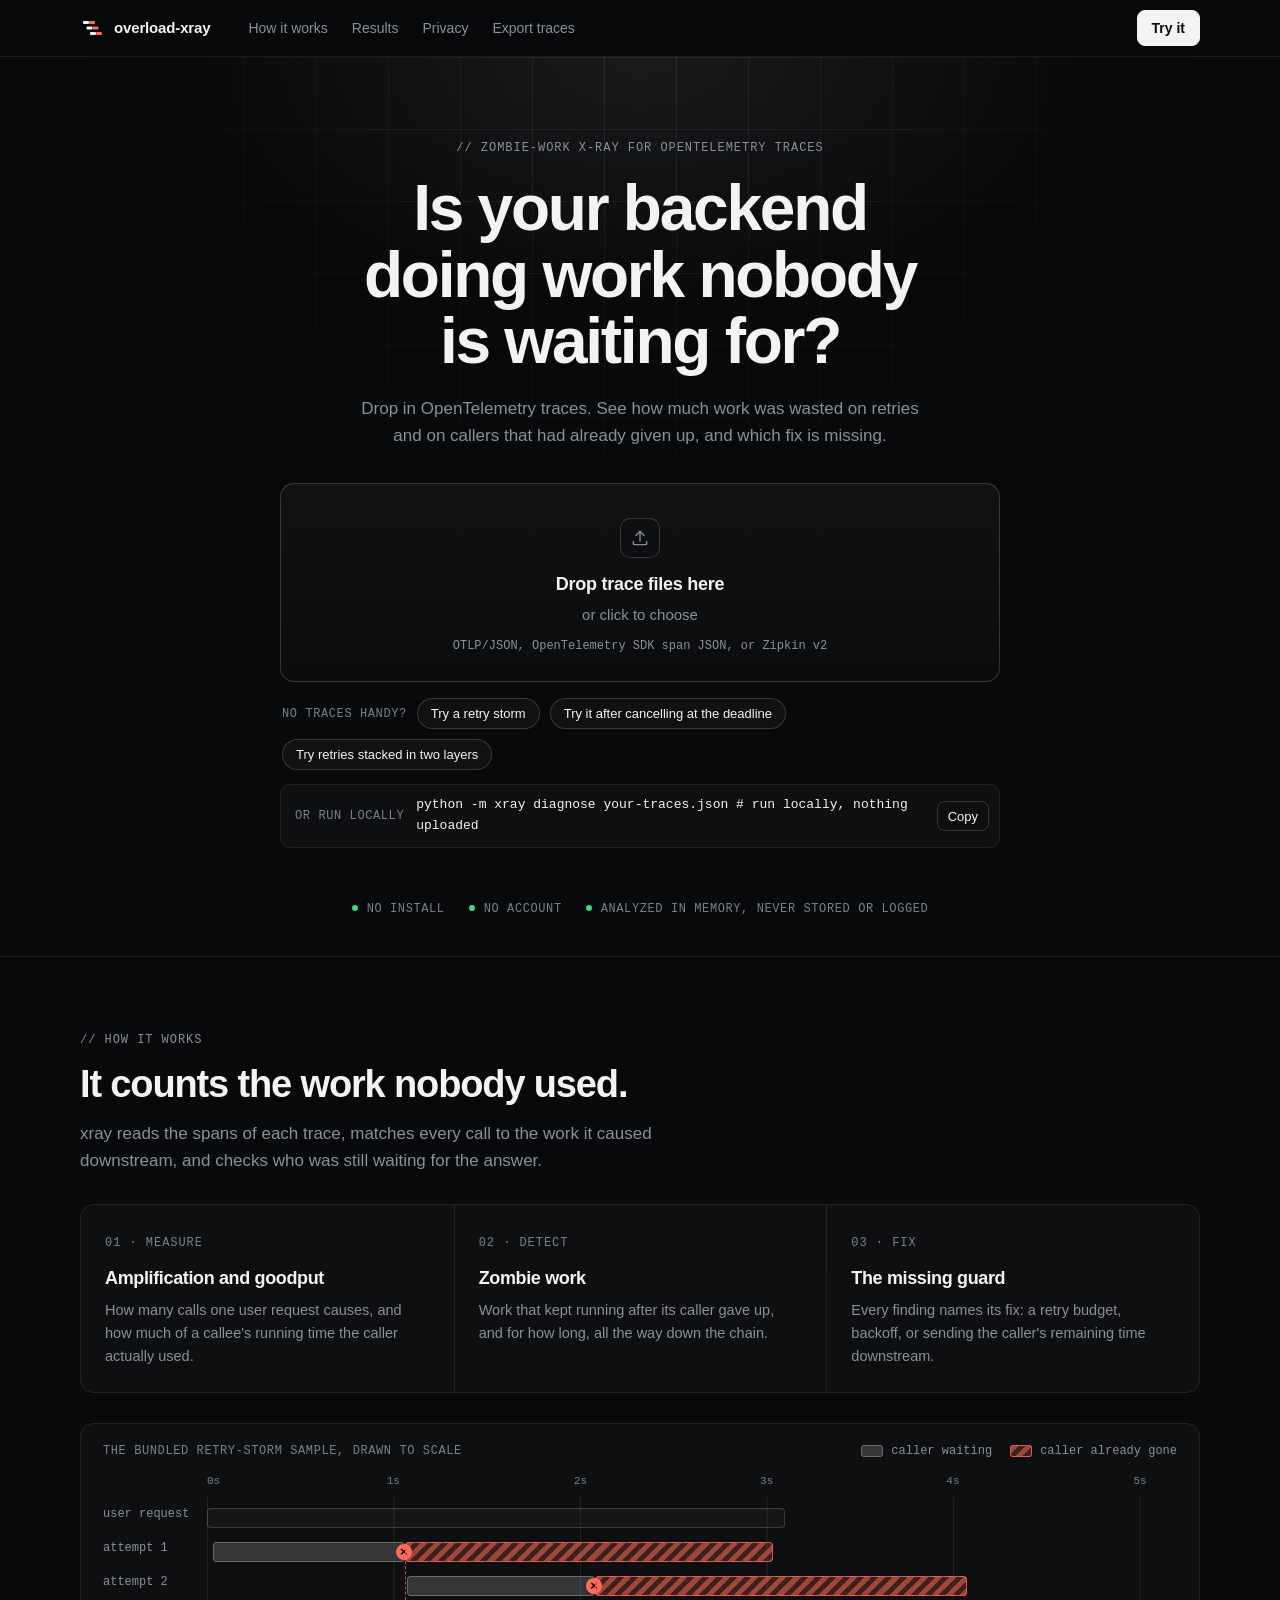
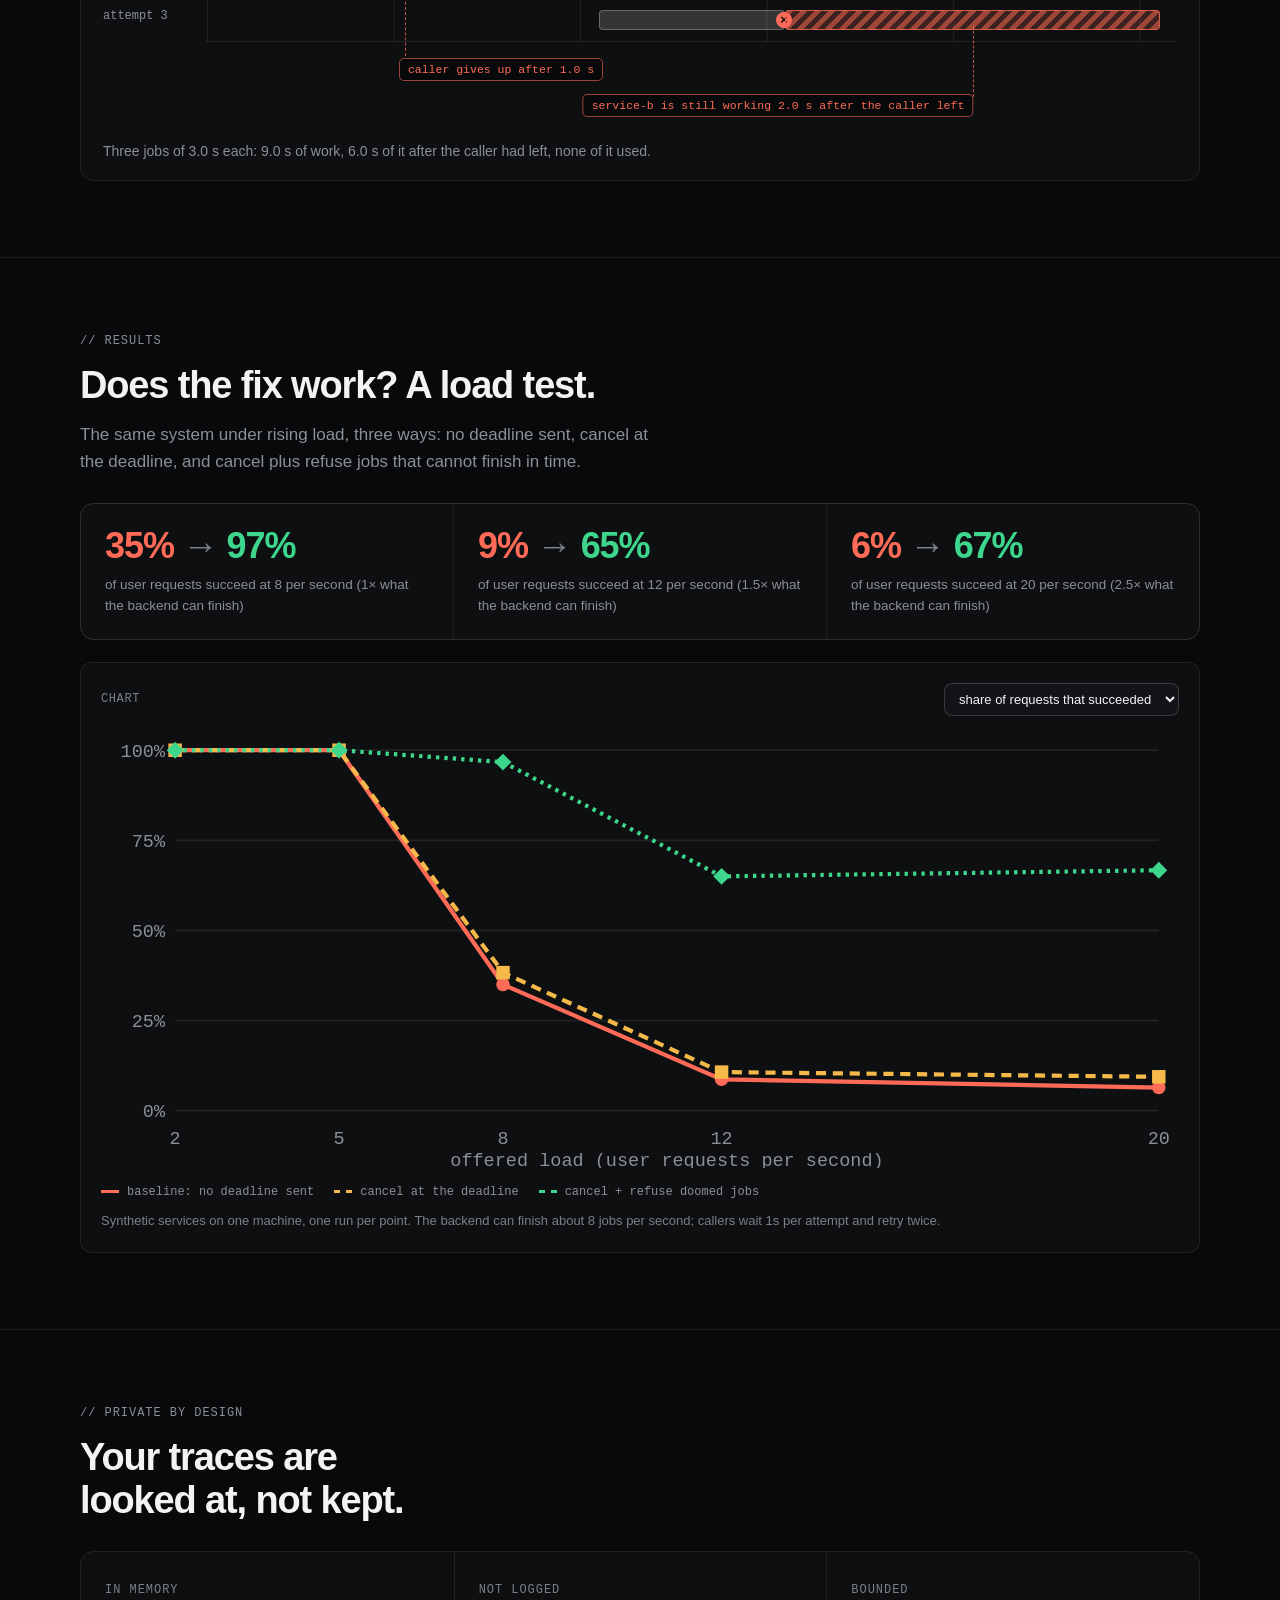
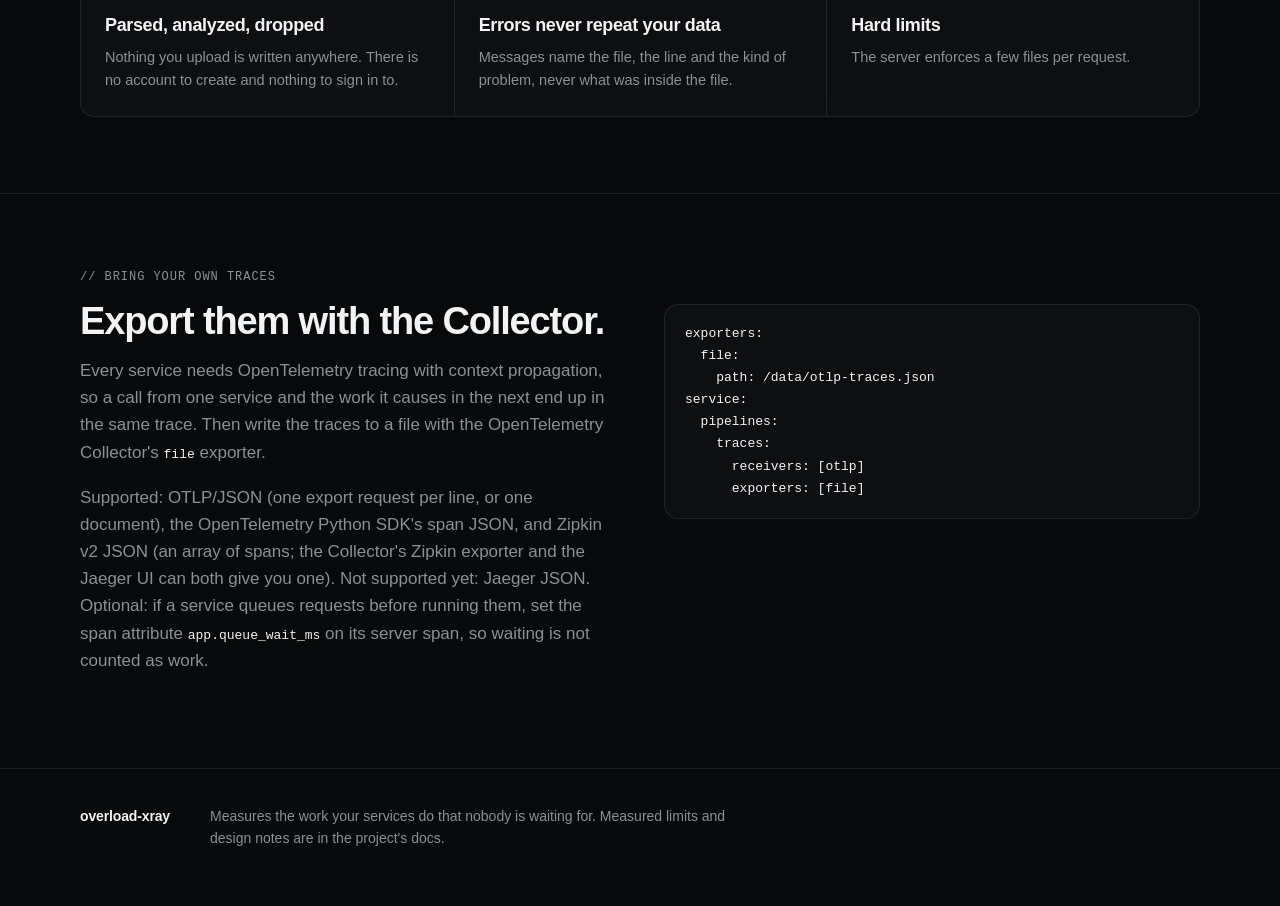
==== commit 293fa77f: "Import Zipkin v2 JSON traces" ====
--- a/docs/index.html
+++ b/docs/index.html
@@ -53,7 +53,7 @@
           </span>
           <strong>Drop trace files here</strong>
           <span>or click to choose</span>
-          <span class="hint">OTLP/JSON or OpenTelemetry SDK span JSON<span id="limit-hint"></span></span>
+          <span class="hint">OTLP/JSON, OpenTelemetry SDK span JSON, or Zipkin v2<span id="limit-hint"></span></span>
         </label>
 
         <div class="try-row">
@@ -194,7 +194,7 @@
         <p class="eyebrow">// bring your own traces</p>
         <h2 id="export-title">Export them with the Collector.</h2>
         <p class="lede">Every service needs OpenTelemetry tracing with context propagation, so a call from one service and the work it causes in the next end up in the same trace. Then write the traces to a file with the OpenTelemetry Collector's <code>file</code> exporter.</p>
-        <p class="lede">Supported: OTLP/JSON (one export request per line, or one document) and the OpenTelemetry Python SDK's span JSON. Not supported yet: Jaeger JSON. Optional: if a service queues requests before running them, set the span attribute <code>app.queue_wait_ms</code> on its server span, so waiting is not counted as work.</p>
+        <p class="lede">Supported: OTLP/JSON (one export request per line, or one document), the OpenTelemetry Python SDK's span JSON, and Zipkin v2 JSON (an array of spans; the Collector's Zipkin exporter and the Jaeger UI can both give you one). Not supported yet: Jaeger JSON. Optional: if a service queues requests before running them, set the span attribute <code>app.queue_wait_ms</code> on its server span, so waiting is not counted as work.</p>
       </div>
       <pre><code>exporters:
   file:
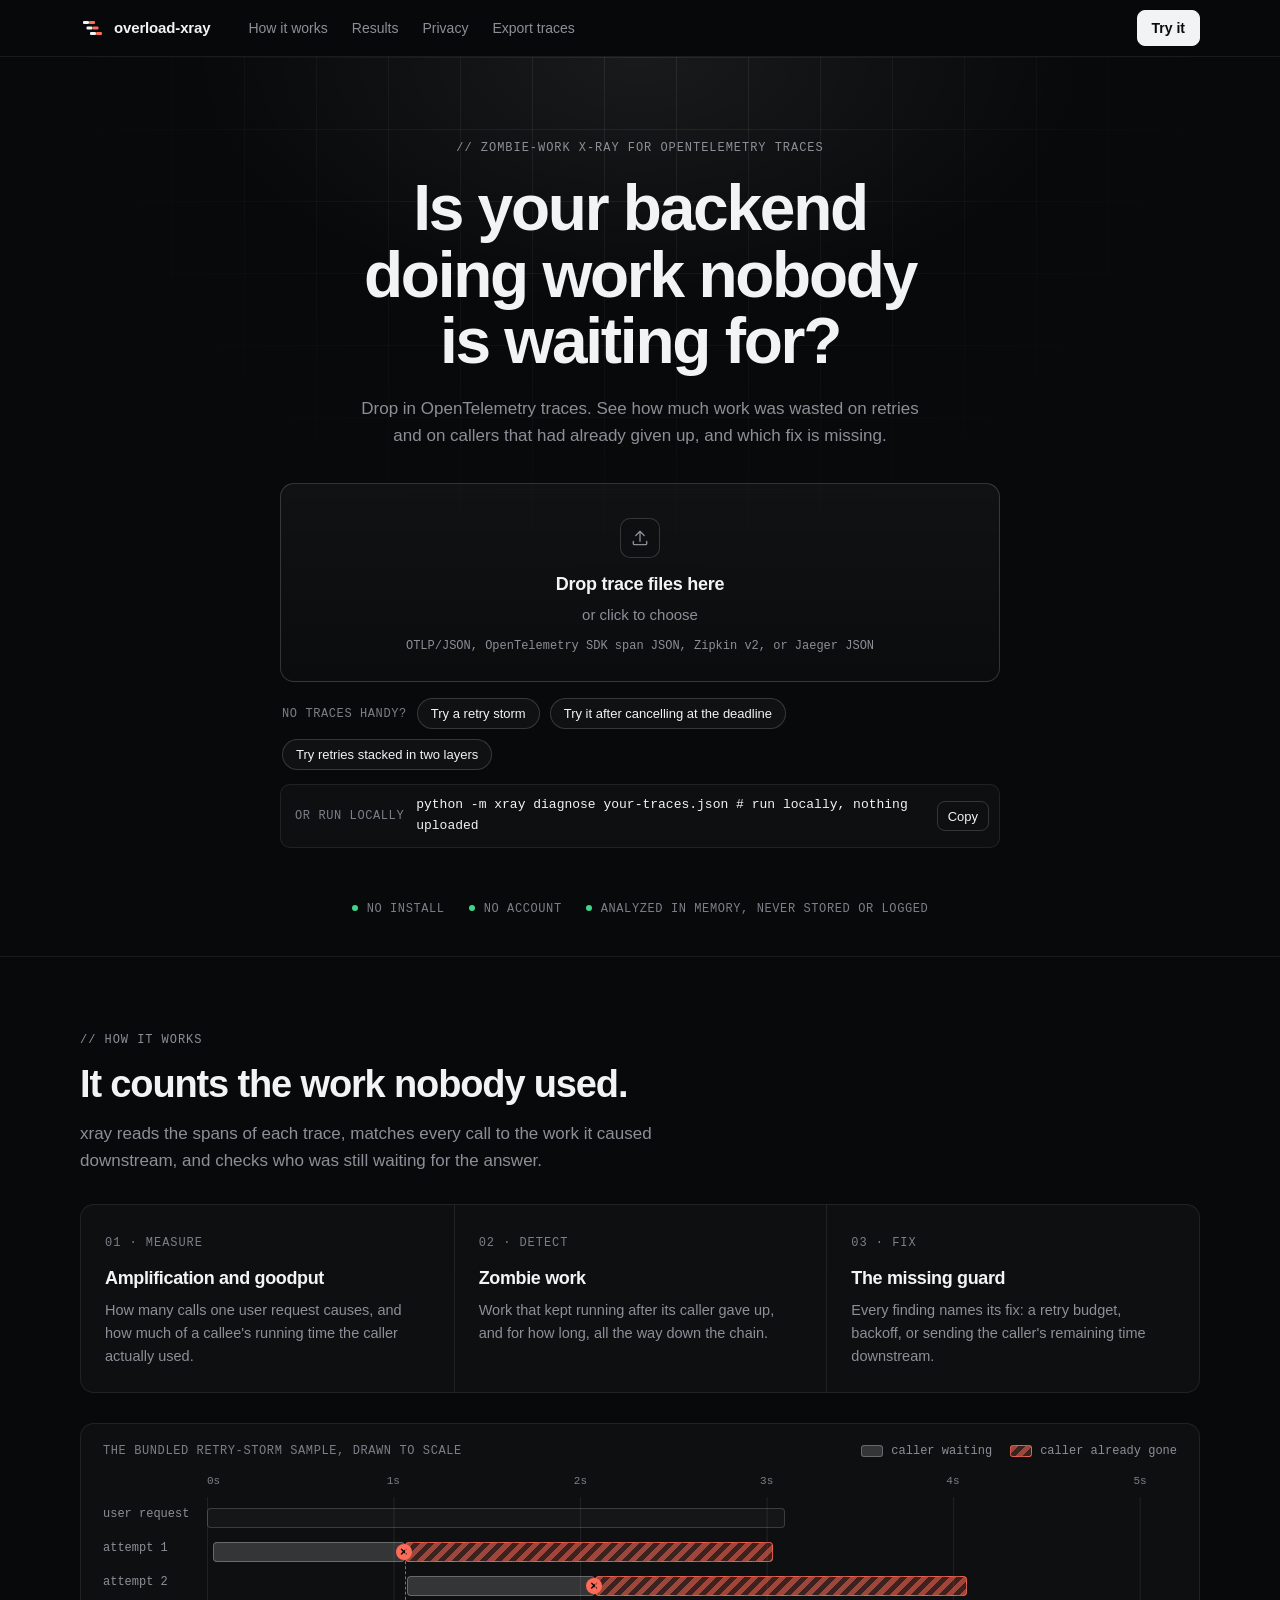
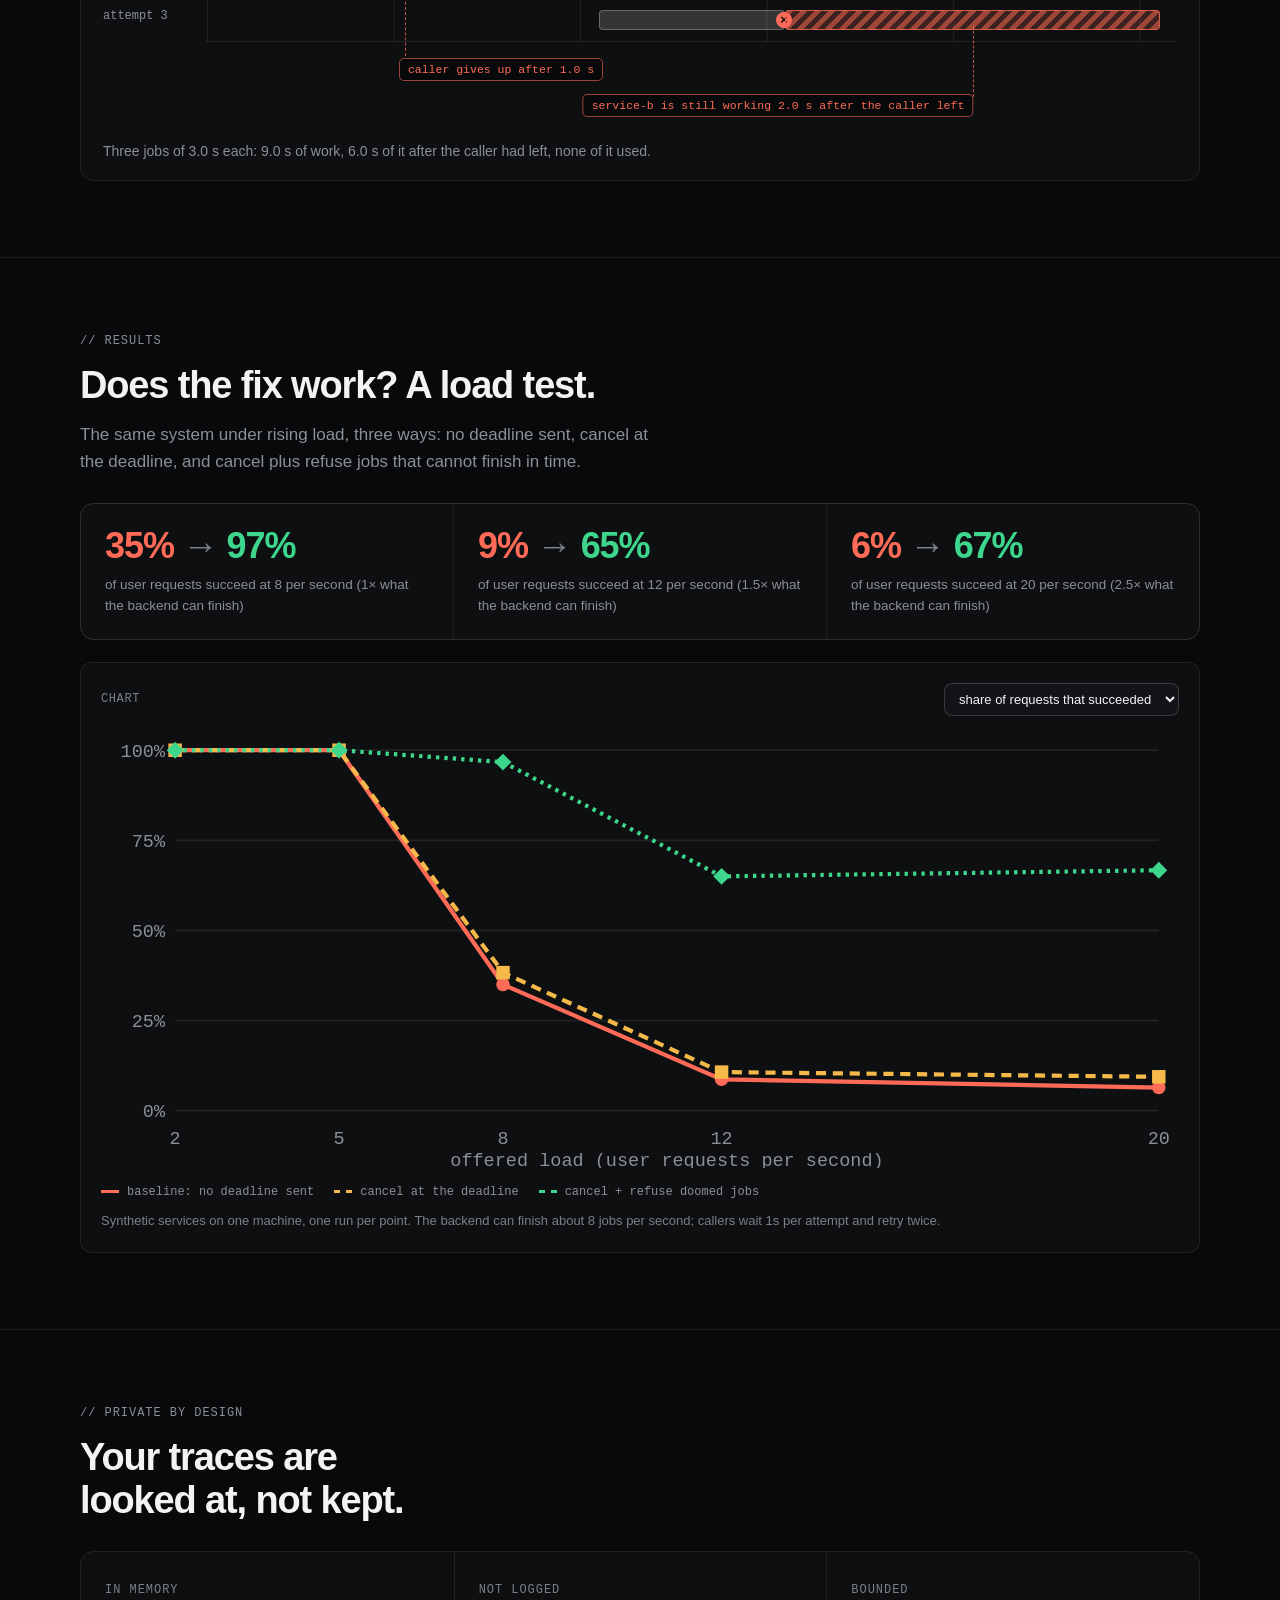
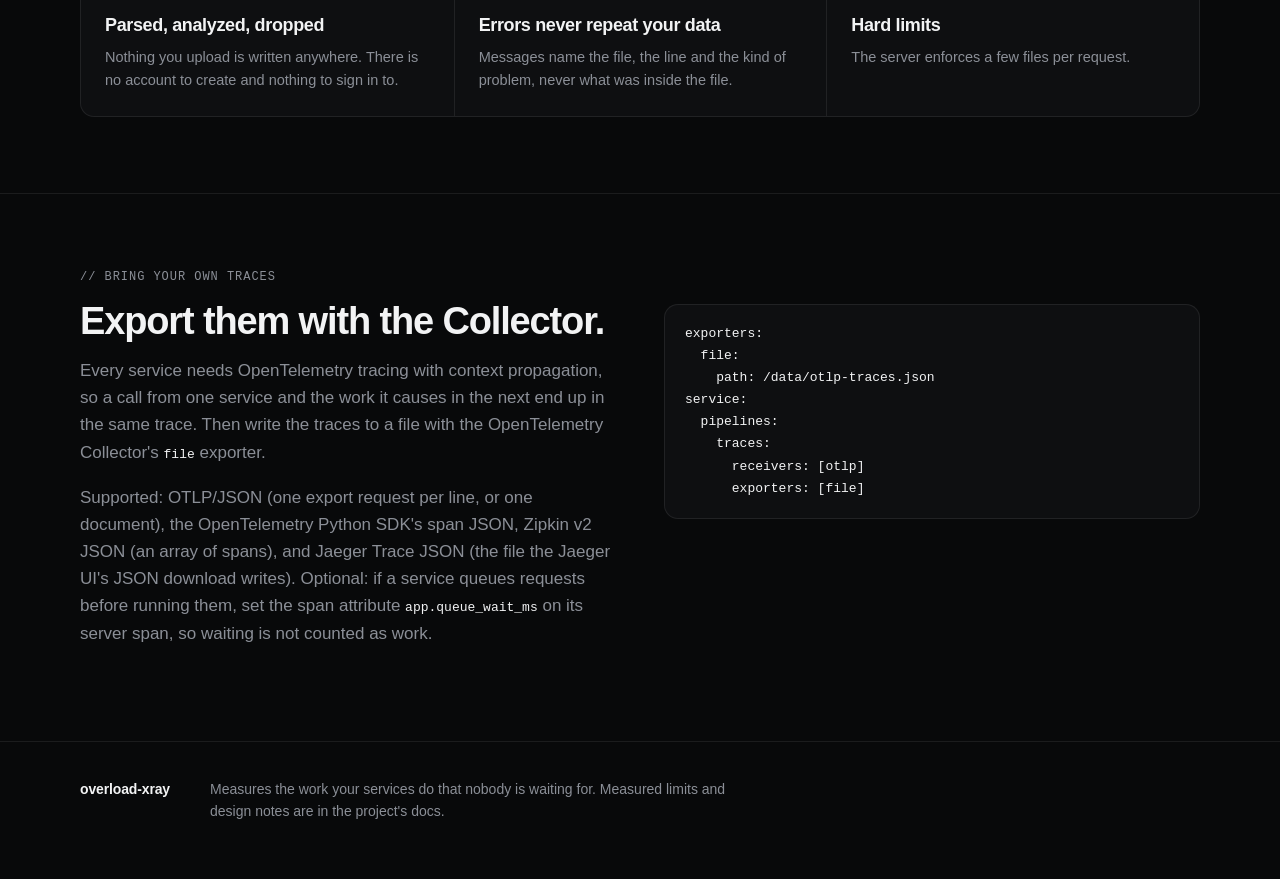
==== commit 151cb6cb: "Docs: list Zipkin and Jaeger formats; Renovate comment" ====
--- a/docs/index.html
+++ b/docs/index.html
@@ -53,7 +53,7 @@
           </span>
           <strong>Drop trace files here</strong>
           <span>or click to choose</span>
-          <span class="hint">OTLP/JSON, OpenTelemetry SDK span JSON, or Zipkin v2<span id="limit-hint"></span></span>
+          <span class="hint">OTLP/JSON, OpenTelemetry SDK span JSON, Zipkin v2, or Jaeger JSON<span id="limit-hint"></span></span>
         </label>
 
         <div class="try-row">
@@ -194,7 +194,7 @@
         <p class="eyebrow">// bring your own traces</p>
         <h2 id="export-title">Export them with the Collector.</h2>
         <p class="lede">Every service needs OpenTelemetry tracing with context propagation, so a call from one service and the work it causes in the next end up in the same trace. Then write the traces to a file with the OpenTelemetry Collector's <code>file</code> exporter.</p>
-        <p class="lede">Supported: OTLP/JSON (one export request per line, or one document), the OpenTelemetry Python SDK's span JSON, and Zipkin v2 JSON (an array of spans; the Collector's Zipkin exporter and the Jaeger UI can both give you one). Not supported yet: Jaeger JSON. Optional: if a service queues requests before running them, set the span attribute <code>app.queue_wait_ms</code> on its server span, so waiting is not counted as work.</p>
+        <p class="lede">Supported: OTLP/JSON (one export request per line, or one document), the OpenTelemetry Python SDK's span JSON, Zipkin v2 JSON (an array of spans), and Jaeger Trace JSON (the file the Jaeger UI's JSON download writes). Optional: if a service queues requests before running them, set the span attribute <code>app.queue_wait_ms</code> on its server span, so waiting is not counted as work.</p>
       </div>
       <pre><code>exporters:
   file:
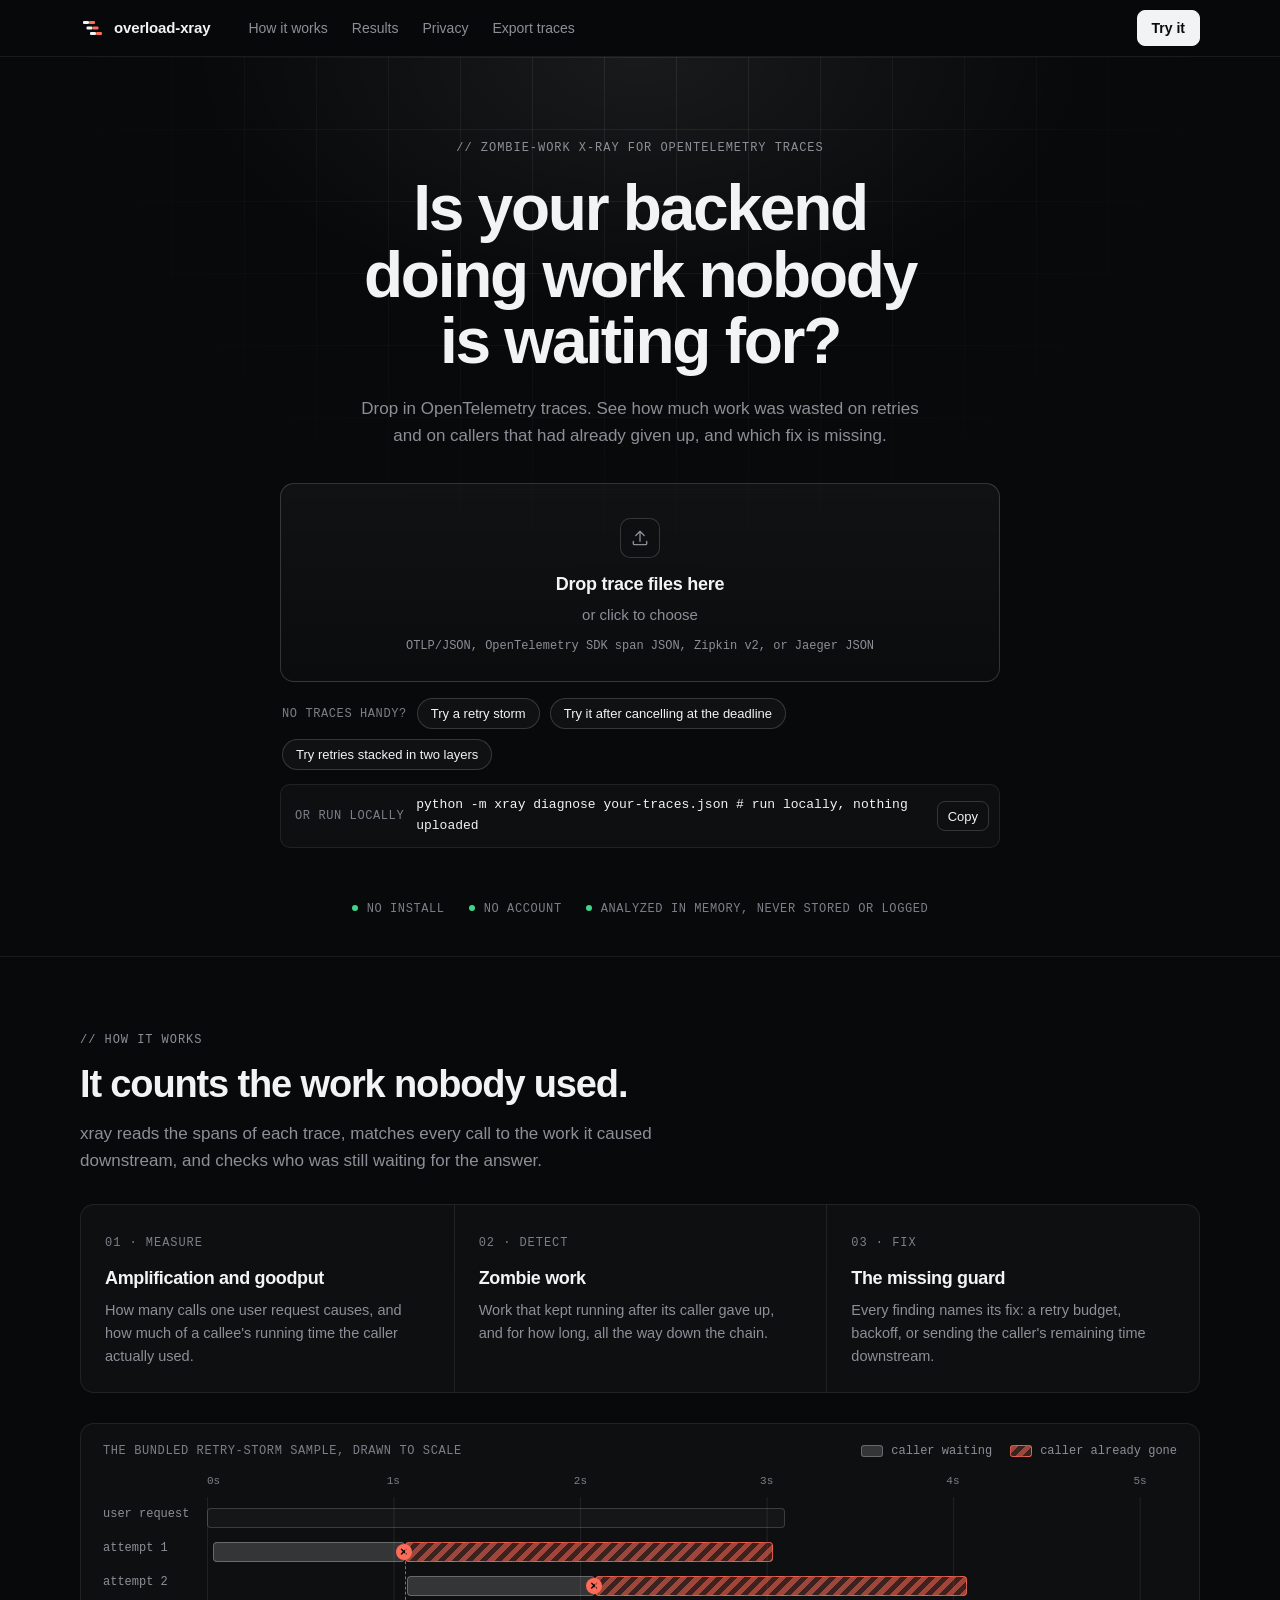
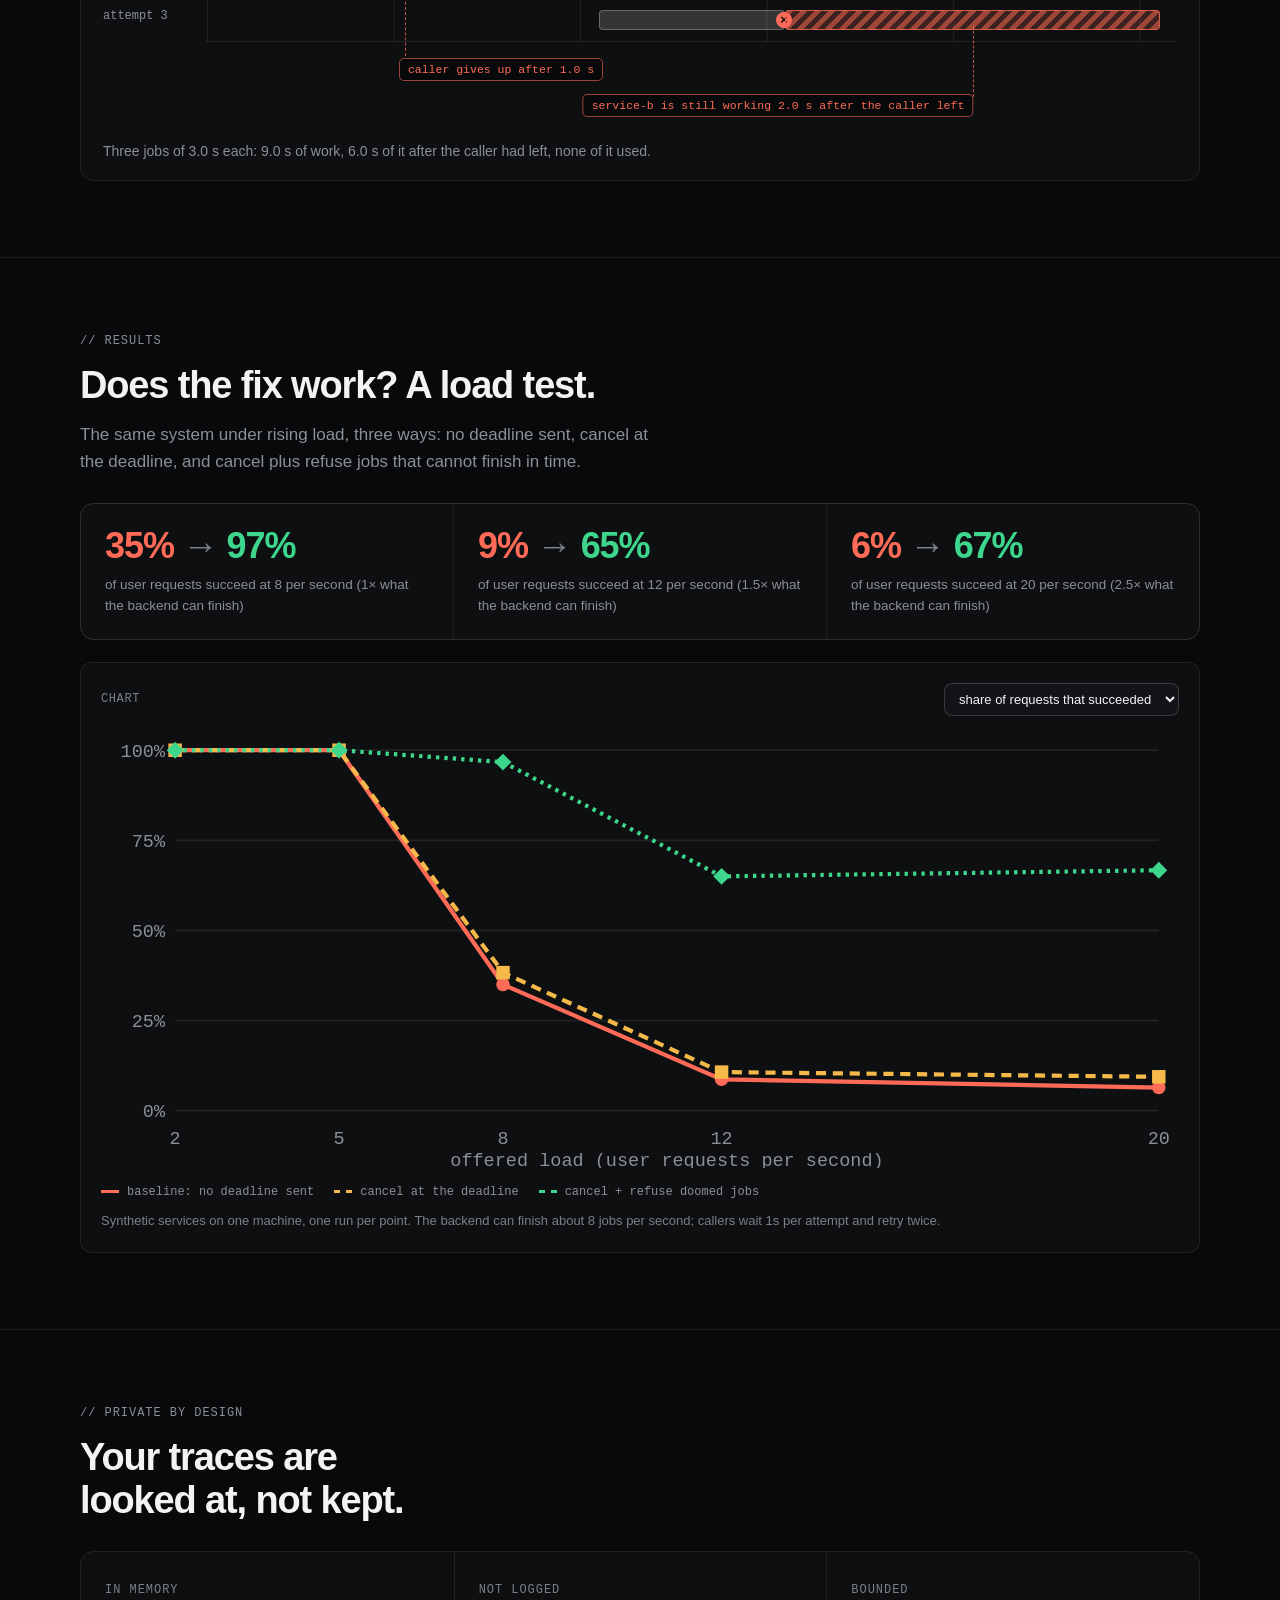
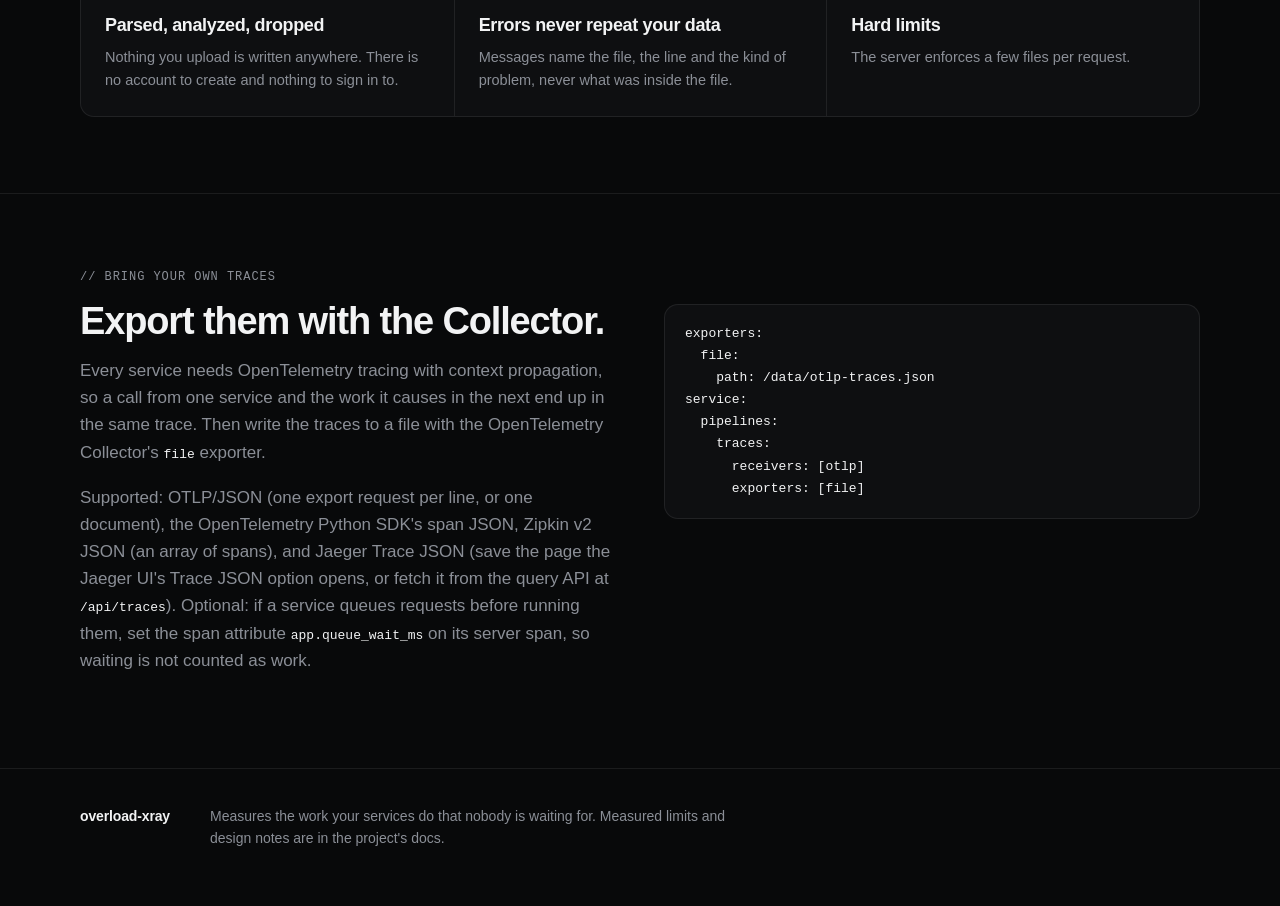
==== commit ecd0b128: "Docs: accurate Jaeger wording; error message lists all four formats" ====
--- a/docs/index.html
+++ b/docs/index.html
@@ -194,7 +194,7 @@
         <p class="eyebrow">// bring your own traces</p>
         <h2 id="export-title">Export them with the Collector.</h2>
         <p class="lede">Every service needs OpenTelemetry tracing with context propagation, so a call from one service and the work it causes in the next end up in the same trace. Then write the traces to a file with the OpenTelemetry Collector's <code>file</code> exporter.</p>
-        <p class="lede">Supported: OTLP/JSON (one export request per line, or one document), the OpenTelemetry Python SDK's span JSON, Zipkin v2 JSON (an array of spans), and Jaeger Trace JSON (the file the Jaeger UI's JSON download writes). Optional: if a service queues requests before running them, set the span attribute <code>app.queue_wait_ms</code> on its server span, so waiting is not counted as work.</p>
+        <p class="lede">Supported: OTLP/JSON (one export request per line, or one document), the OpenTelemetry Python SDK's span JSON, Zipkin v2 JSON (an array of spans), and Jaeger Trace JSON (save the page the Jaeger UI's Trace JSON option opens, or fetch it from the query API at <code>/api/traces</code>). Optional: if a service queues requests before running them, set the span attribute <code>app.queue_wait_ms</code> on its server span, so waiting is not counted as work.</p>
       </div>
       <pre><code>exporters:
   file:
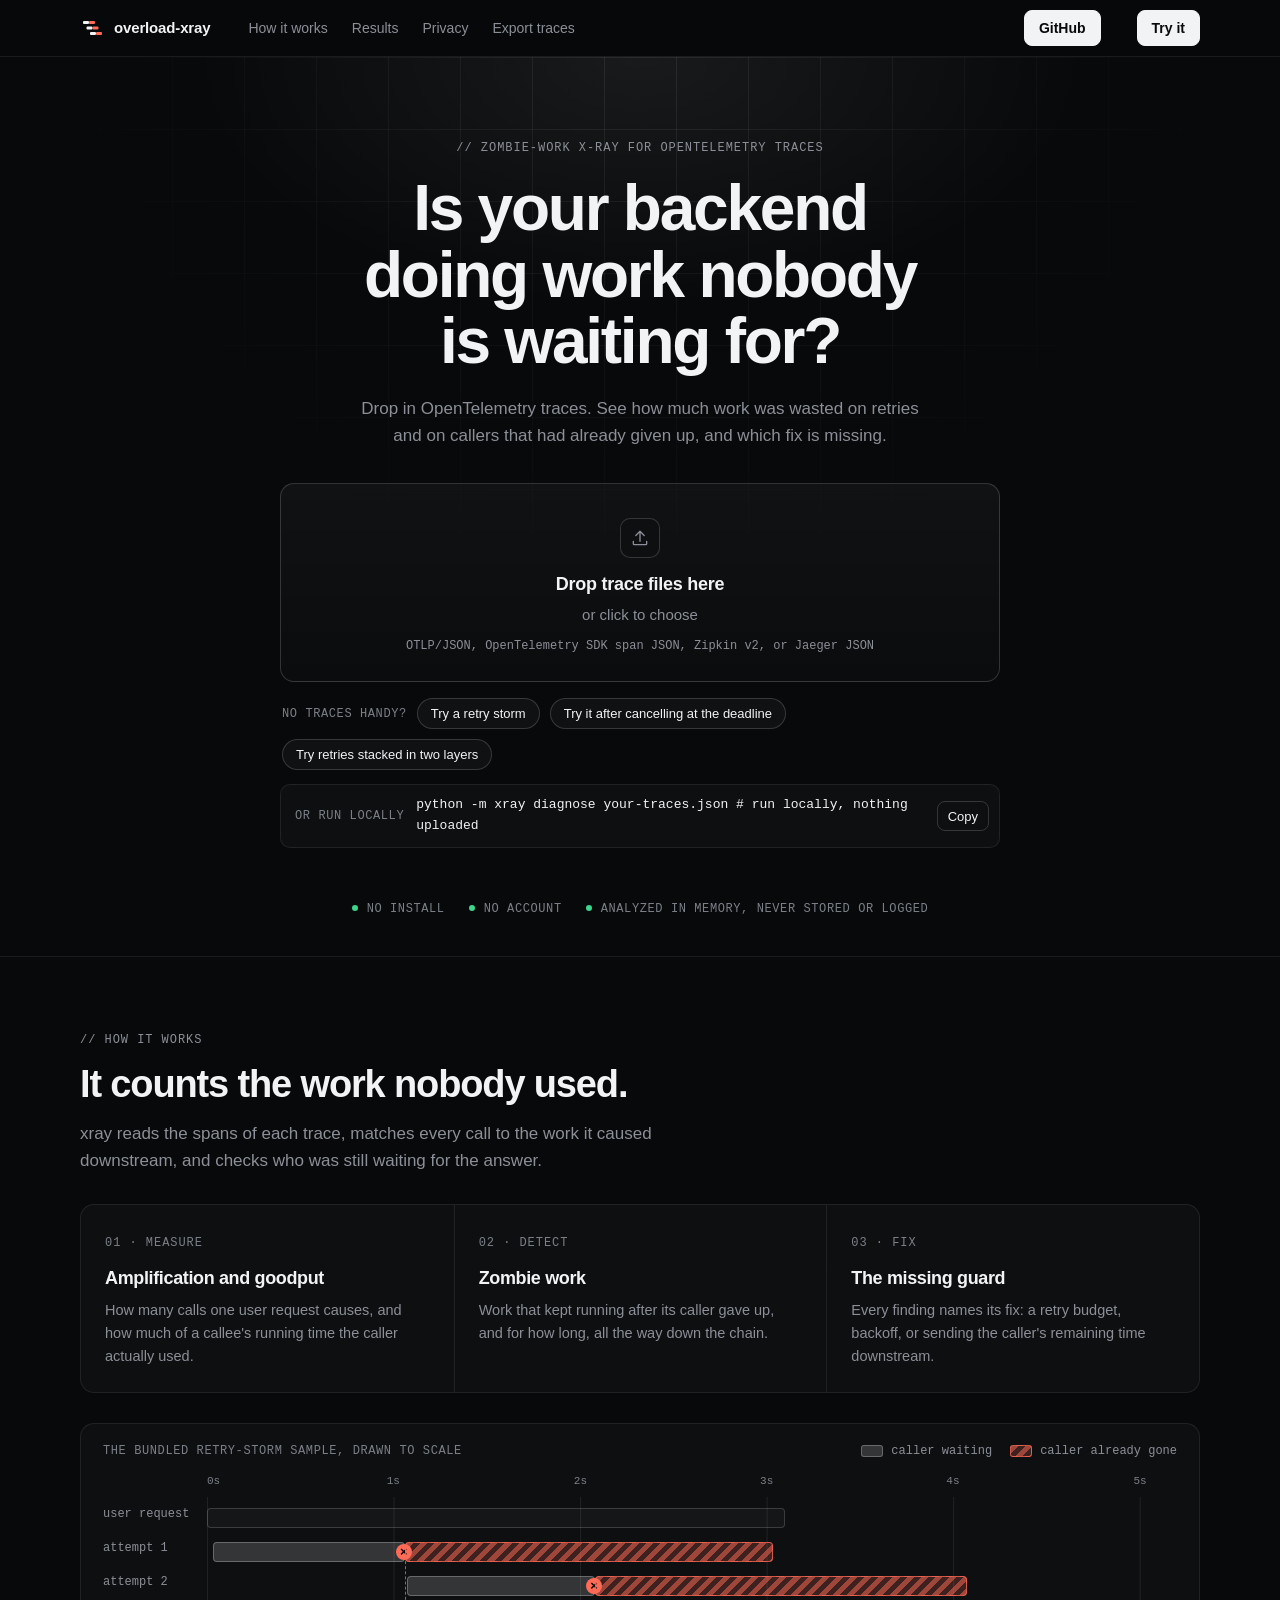
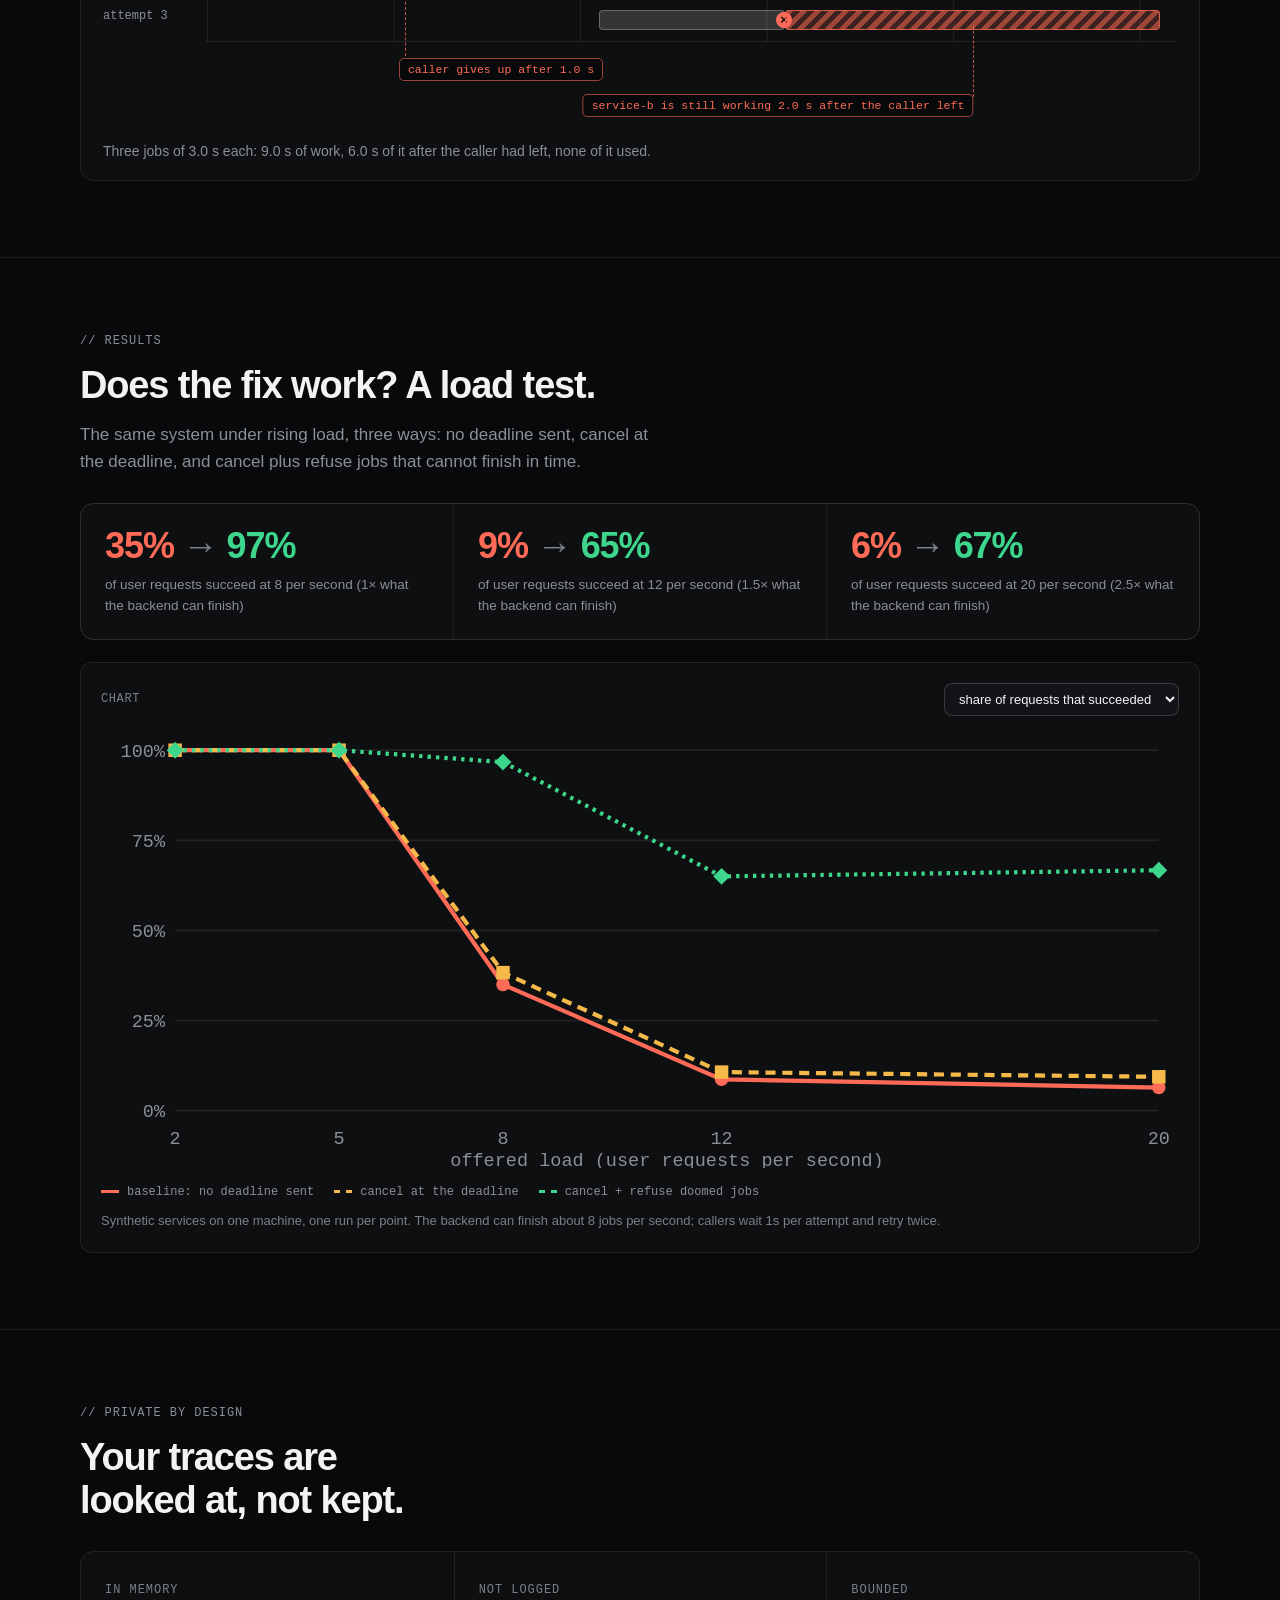
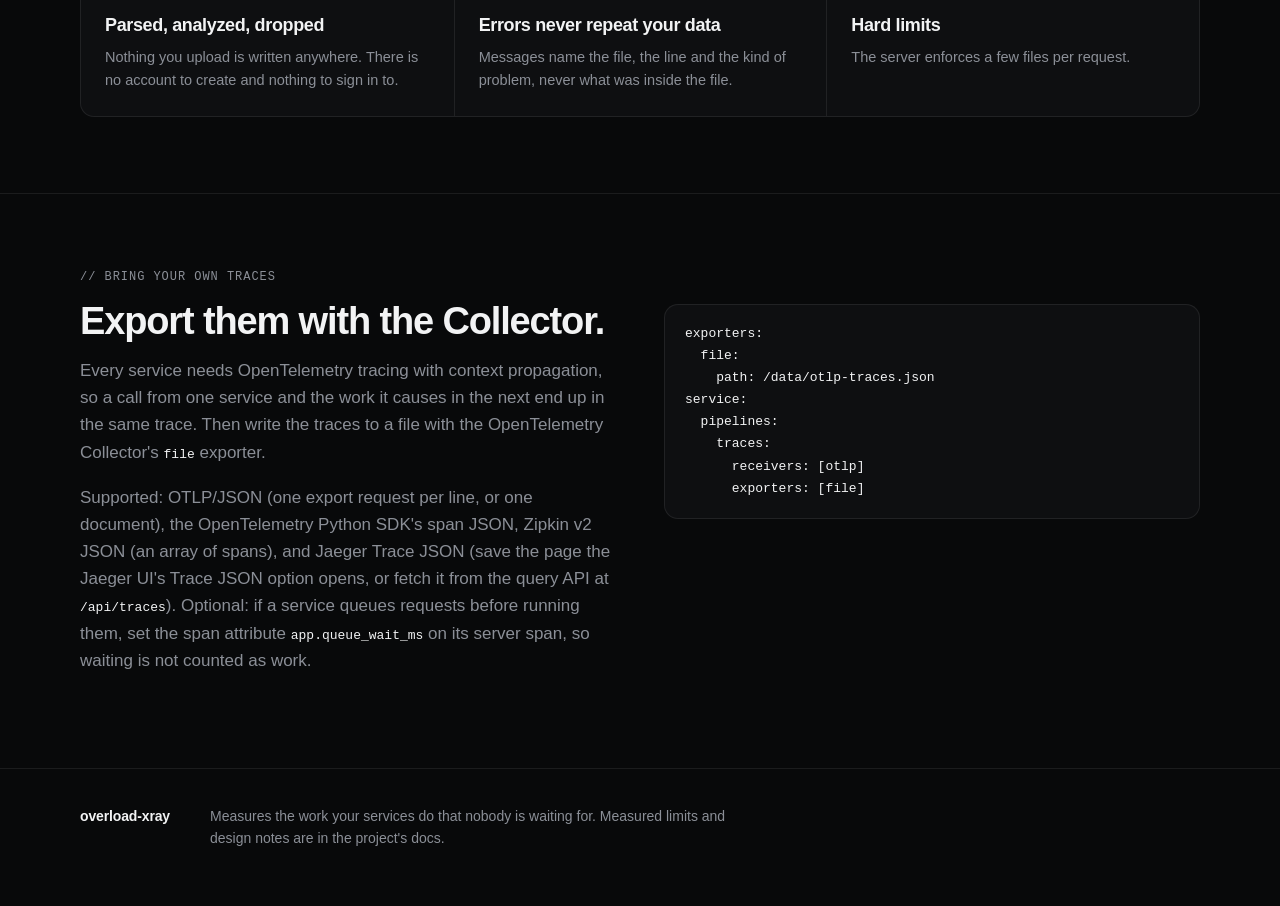
==== commit 171ad594: "Page: link to the GitHub repository from the header and footer" ====
--- a/docs/index.html
+++ b/docs/index.html
@@ -34,6 +34,7 @@
       <a href="#privacy">Privacy</a>
       <a href="#export">Export traces</a>
     </nav>
+    <a class="btn btn-solid" href="https://github.com/rkb32/overload-xray" rel="noopener">GitHub</a>
     <a class="btn btn-solid" href="#try">Try it</a>
   </div>
 </header>
--- a/docs/app.css
+++ b/docs/app.css
@@ -44,6 +44,7 @@
 .nav nav a { color: var(--muted); text-decoration: none; font-size: 14px; transition: color 0.15s; }
 .nav nav a:hover { color: var(--ink); }
 .nav .btn { margin-left: auto; }
+.nav .btn + .btn { margin-left: 8px; }
 
 /* ---------- buttons ---------- */
 .btn, .pill {
